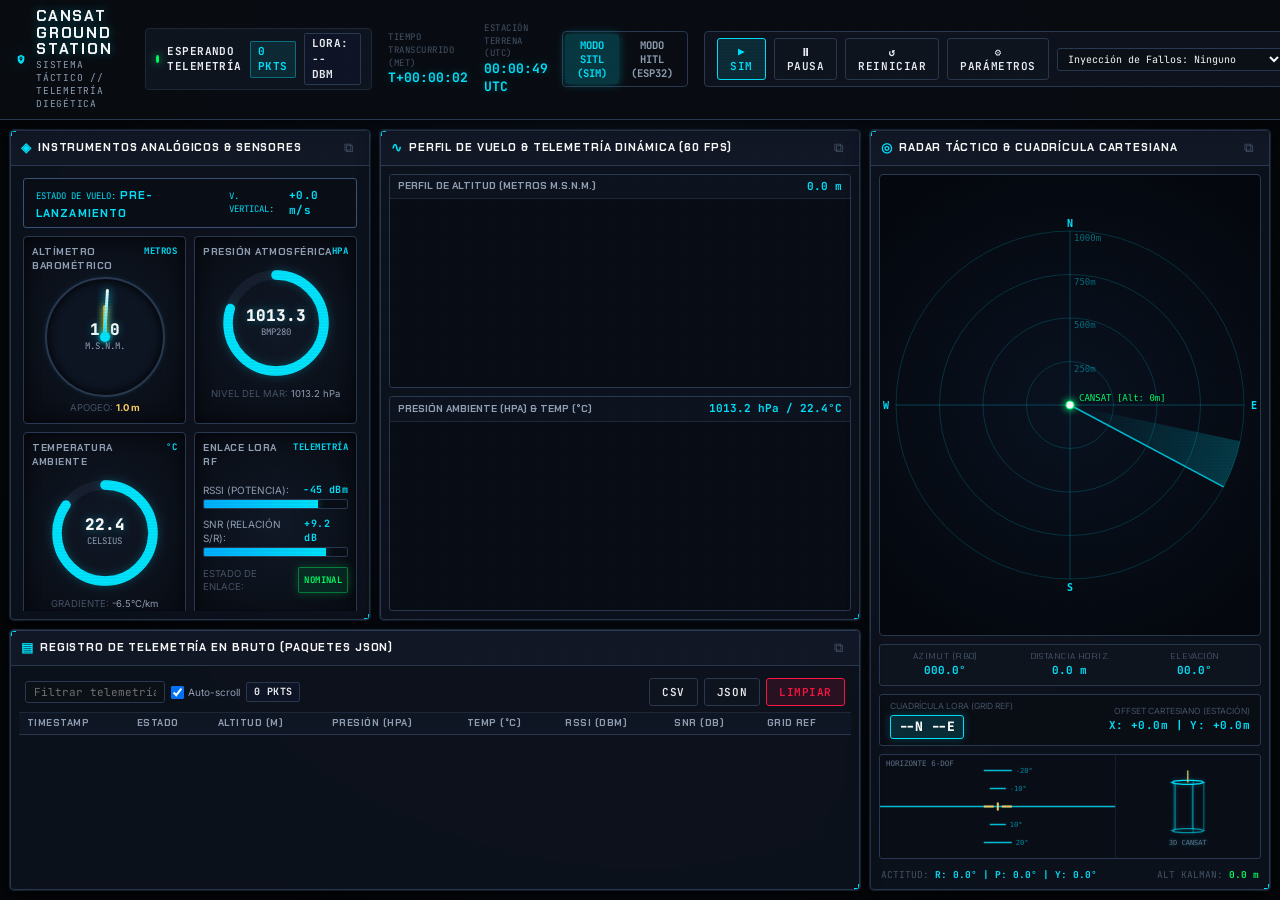
==== index.html @ 06fa7f49 "Incorporar dinamica de actitud 3D (cuaterniones, Euler), wireframe y Filtro de Kalman inspirado en N" ====
<!DOCTYPE html>
<html lang="es">
<head>
  <meta charset="UTF-8">
  <meta name="viewport" content="width=device-width, initial-scale=1.0">
  <title>CanSat Ground Station & Tactical Simulator | SITL & HITL</title>
  <meta name="description" content="Estación terrena y simulador táctico aeroespacial de alta fidelidad para CanSat. Operación dual SITL (física inercial) y HITL (Web Serial ESP32 / LoRa).">

  <!-- Typography: Tactical JetBrains Mono & Chakra Petch -->
  <link rel="preconnect" href="https://fonts.googleapis.com">
  <link rel="preconnect" href="https://fonts.gstatic.com" crossorigin>
  <link href="https://fonts.googleapis.com/css2?family=Chakra+Petch:wght@500;600;700;800&family=JetBrains+Mono:wght@400;500;700;800&family=Inter:wght@400;500;600&display=swap" rel="stylesheet">

  <!-- Tactical Style Sheets -->
  <link rel="stylesheet" href="css/base.css">
  <link rel="stylesheet" href="css/dashboard.css">
  <link rel="stylesheet" href="css/instruments.css">
  <link rel="stylesheet" href="css/tactical_grid.css">
</head>
<body>

  <!-- CRT Scanline & Phosphor Filter (Toggleable) -->
  <div class="crt-overlay" id="crt-scanlines"></div>

  <!-- Master Application Layout -->
  <div class="app-container">

    <!-- MASTER TACTICAL HEADER -->
    <header class="master-header">
      <div class="header-left">
        <div class="mission-logo">
          <!-- Aerospace Tactical Vector Icon -->
          <svg class="mission-emblem" viewBox="0 0 24 24">
            <path d="M12 2L4 6v6c0 5.55 3.84 10.74 8 12 4.16-1.26 8-6.45 8-12V6l-8-4zm0 4.5c1.93 0 3.5 1.57 3.5 3.5 0 2.5-3.5 7-3.5 7s-3.5-4.5-3.5-7c0-1.93 1.57-3.5 3.5-3.5zm0 2c-.83 0-1.5.67-1.5 1.5s.67 1.5 1.5 1.5 1.5-.67 1.5-1.5-.67-1.5-1.5-1.5z"/>
          </svg>
          <div class="mission-title-group">
            <h1>CANSAT GROUND STATION</h1>
            <div class="mission-sub">SISTEMA TÁCTICO // TELEMETRÍA DIEGÉTICA</div>
          </div>
        </div>

        <div class="status-pill-group">
          <span class="status-dot" id="master-status-dot"></span>
          <span class="font-mono" style="font-size:11px; font-weight:700;" id="master-status-text">ESPERANDO TELEMETRÍA</span>
          <span class="badge badge-cyan" id="header-pkt-count">0 PKTS</span>
          <span class="badge" id="header-lora-badge">LoRa: -- dBm</span>
        </div>
      </div>

      <!-- CENTER: MISSION CLOCKS -->
      <div class="header-center">
        <div class="header-clocks">
          <div class="clock-item">
            <span class="clock-label">TIEMPO TRANSCURRIDO (MET)</span>
            <span class="clock-val" id="clock-met-val">T+00:00:00</span>
          </div>
          <div class="clock-item">
            <span class="clock-label">ESTACIÓN TERRENA (UTC)</span>
            <span class="clock-val" id="clock-utc-val">--:--:-- UTC</span>
          </div>
        </div>

        <!-- MODE SELECTOR (SITL / HITL) -->
        <div class="mode-toggle-group">
          <button class="mode-btn active" id="mode-btn-sitl" title="Software-in-the-Loop (Simulador Físico Interno)">MODO SITL (SIM)</button>
          <button class="mode-btn" id="mode-btn-hitl" title="Hardware-in-the-Loop (Conexión ESP32 Web Serial)">MODO HITL (ESP32)</button>
        </div>
      </div>

      <!-- RIGHT: CONTROLS & SYSTEM TOGGLES -->
      <div class="header-right">
        <!-- SITL Dedicated Controls Strip -->
        <div class="control-strip" id="sitl-controls-strip">
          <button class="btn-tactical primary" id="sitl-btn-play" title="Iniciar Simulación">▶ SIM</button>
          <button class="btn-tactical" id="sitl-btn-pause" title="Pausar Simulación">⏸ PAUSA</button>
          <button class="btn-tactical" id="sitl-btn-reset" title="Reiniciar Perfil de Vuelo">↺ REINICIAR</button>
          <button class="btn-tactical" id="sitl-btn-config" title="Configurar Parámetros de Misión">⚙ PARÁMETROS</button>
          
          <select id="sitl-anomaly-select" class="table-input" style="font-size:10px; padding:3px 6px;">
            <option value="NONE">Inyección de Fallos: Ninguno</option>
            <option value="PARACHUTE_FAILURE">Fallo Despliegue Paracaídas</option>
            <option value="BARO_SPIKE">Pico Errático Barómetro (BMP280)</option>
            <option value="SIGNAL_DROP">Degradación Crítica Enlace LoRa</option>
          </select>
        </div>

        <!-- HITL Dedicated Controls Strip -->
        <div class="control-strip" id="hitl-controls-strip" style="display:none;">
          <select id="serial-baud-select" class="table-input" style="font-size:10px;">
            <option value="115200" selected>115200 Baudios</option>
            <option value="57600">57600 Baudios</option>
            <option value="9600">9600 Baudios</option>
          </select>
          <button class="btn-tactical success" id="btn-serial-connect">CONECTAR ESP32 (SERIAL)</button>
          <span id="serial-port-indicator" class="badge">SIN DISPOSITIVO</span>
          <button class="btn-tactical" id="btn-open-serial-console" title="Abrir Consola Serial de Depuración">CONSOLA</button>
        </div>

        <!-- Master system switches -->
        <div class="system-actions">
          <button class="btn-tactical primary" id="btn-audio-toggle" title="Activar/Silenciar Audio Diegético">AUDIO: ACTIVO</button>
          <button class="btn-tactical" id="btn-scanlines-toggle" title="Alternar efecto CRT">CRT: ON</button>
        </div>
      </div>
    </header>

    <!-- MAIN TACTICAL WORKSPACE (4-QUADRANT GRID) -->
    <main class="tactical-workspace">

      <!-- QUADRANT 1: ANALOG INSTRUMENTS CLUSTER -->
      <section class="tactical-panel panel-instruments" data-module-id="instruments">
        <div class="panel-header">
          <div class="panel-title">
            <span class="panel-title-icon">◈</span>
            <span>INSTRUMENTOS ANALÓGICOS & SENSORES</span>
          </div>
          <div class="panel-actions">
            <button class="btn-icon popout-btn" title="Desacoplar a monitor secundario 4K">⧉</button>
          </div>
        </div>
        <div class="panel-body" id="panel-instruments-body">
          <!-- Populated by AnalogGaugesComponent -->
        </div>
      </section>

      <!-- QUADRANT 2: DYNAMIC 60FPS OSCILLOSCOPE CHARTS -->
      <section class="tactical-panel panel-charts" data-module-id="charts">
        <div class="panel-header">
          <div class="panel-title">
            <span class="panel-title-icon">∿</span>
            <span>PERFIL DE VUELO & TELEMETRÍA DINÁMICA (60 FPS)</span>
          </div>
          <div class="panel-actions">
            <button class="btn-icon popout-btn" title="Desacoplar a monitor secundario 4K">⧉</button>
          </div>
        </div>
        <div class="panel-body" id="panel-charts-body">
          <!-- Populated by ChartsEngine -->
        </div>
      </section>

      <!-- QUADRANT 3: 2D POLAR/CARTESIAN TACTICAL RADAR & ATTITUDE HUD -->
      <section class="tactical-panel panel-tactical-radar" data-module-id="radar">
        <div class="panel-header">
          <div class="panel-title">
            <span class="panel-title-icon">◎</span>
            <span>RADAR TÁCTICO & CUADRÍCULA CARTESIANA</span>
          </div>
          <div class="panel-actions">
            <button class="btn-icon popout-btn" title="Desacoplar a monitor secundario 4K">⧉</button>
          </div>
        </div>
        <div class="panel-body" id="panel-radar-body">
          <!-- Populated by TacticalRadarComponent -->
        </div>
      </section>

      <!-- QUADRANT 4: RAW TELEMETRY STREAM TABLE & EXPORTER -->
      <section class="tactical-panel panel-raw-telemetry" data-module-id="raw_table">
        <div class="panel-header">
          <div class="panel-title">
            <span class="panel-title-icon">▤</span>
            <span>REGISTRO DE TELEMETRÍA EN BRUTO (PAQUETES JSON)</span>
          </div>
          <div class="panel-actions">
            <button class="btn-icon popout-btn" title="Desacoplar a monitor secundario 4K">⧉</button>
          </div>
        </div>
        <div class="panel-body" id="panel-raw-body">
          <!-- Populated by RawTableComponent -->
        </div>
      </section>

    </main>

  </div>

  <!-- SERIAL CONSOLE MODAL FOR HITL DEBUGGING -->
  <div class="serial-console-overlay" id="serial-console-modal">
    <div class="panel-header" style="background:#0e1522;">
      <div class="panel-title">
        <span class="panel-title-icon">⌨</span>
        <span>CONSOLA RAW WEB SERIAL (ESP32 - 115200 BAUD)</span>
      </div>
      <button class="btn-tactical danger" id="btn-close-serial-console" style="padding:2px 6px; font-size:10px;">CERRAR</button>
    </div>
    <div class="serial-log-content" id="serial-log-pre">-- Monitor Serial CanSat Listo --
Esperando flujo asíncrono desde ESP32...
</div>
    <div style="padding:6px; display:flex; gap:6px; background:#0e1522; border-top:1px solid var(--border-tactical);">
      <input type="text" id="input-serial-cmd" class="table-input" placeholder="Enviar comando al ESP32 (ej. PING, CALIBRATE)..." style="flex:1;">
      <button class="btn-tactical primary" id="btn-send-serial-cmd">ENVIAR</button>
    </div>
  </div>

  <!-- SITL MISSION PARAMETERS CONFIGURATION MODAL -->
  <div class="tactical-modal-backdrop" id="sitl-config-modal">
    <div class="tactical-modal-dialog">
      <div class="modal-header-strip">
        <div class="panel-title">
          <span class="panel-title-icon">⚙</span>
          <span>PARÁMETROS DE MISIÓN // SIMULADOR FÍSICO SITL</span>
        </div>
        <button class="btn-tactical danger" id="btn-modal-close-x" style="padding:2px 7px; font-size:10px;">✕</button>
      </div>

      <div class="modal-body-content">
        <!-- Quick Presets -->
        <div class="modal-presets-strip">
          <span style="font-size:10px; color:var(--text-muted); text-transform:uppercase; font-family:var(--font-display);">PRESETS RÁPIDOS:</span>
          <button class="btn-tactical" id="preset-btn-standard" style="font-size:10px; padding:3px 8px;">Estándar (850m)</button>
          <button class="btn-tactical" id="preset-btn-low" style="font-size:10px; padding:3px 8px;">Baja Altura (400m)</button>
          <button class="btn-tactical" id="preset-btn-windy" style="font-size:10px; padding:3px 8px;">Viento Fuerte (7m/s)</button>
          <button class="btn-tactical" id="preset-btn-high" style="font-size:10px; padding:3px 8px;">Gran Altitud (1200m)</button>
        </div>

        <!-- 2-Column Grid Form -->
        <div class="modal-grid-form">
          <!-- 1. Apogee target -->
          <div class="modal-field-group">
            <label class="modal-field-label">
              <span>Apogeo Máximo Objetivo</span>
              <span class="unit">METROS</span>
            </label>
            <input type="number" id="cfg-apogee" class="table-input" value="850" min="100" max="5000" step="50">
          </div>

          <!-- 2. Parachute Deployment Alt -->
          <div class="modal-field-group">
            <label class="modal-field-label">
              <span>Despliegue de Paracaídas</span>
              <span class="unit">METROS</span>
            </label>
            <input type="number" id="cfg-chute-alt" class="table-input" value="500" min="50" max="3000" step="25">
          </div>

          <!-- 3. CanSat Mass -->
          <div class="modal-field-group">
            <label class="modal-field-label">
              <span>Masa del CanSat</span>
              <span class="unit">GRAMOS</span>
            </label>
            <input type="number" id="cfg-mass" class="table-input" value="350" min="100" max="2000" step="10">
          </div>

          <!-- 4. Wind Speed & Direction Header with GPS Action -->
          <div style="grid-column: 1 / 3; display:flex; align-items:center; justify-content:space-between; margin-top:2px; margin-bottom:-4px;">
            <span style="font-size:10px; color:var(--text-secondary); font-family:var(--font-display); font-weight:700; text-transform:uppercase;">CONDICIONES DE VIENTO & ATMÓSFERA</span>
            <button class="btn-tactical" id="btn-fetch-weather" type="button" style="font-size:9.5px; padding:2px 8px; color:var(--c-cyan); border-color:var(--border-focus);">
              📍 CONSULTAR VIENTO LOCAL (GPS)
            </button>
          </div>

          <!-- Wind Speed -->
          <div class="modal-field-group">
            <label class="modal-field-label">
              <span>Velocidad del Viento</span>
              <span class="unit">m/s</span>
            </label>
            <input type="number" id="cfg-wind-speed" class="table-input" value="3.2" min="0" max="25" step="0.5">
          </div>

          <!-- Wind Direction (Degrees) -->
          <div class="modal-field-group">
            <label class="modal-field-label">
              <span>Dirección del Viento</span>
              <span class="unit" id="cfg-wind-cardinal">45° (NE)</span>
            </label>
            <input type="number" id="cfg-wind-dir" class="table-input" value="45" min="0" max="359" step="5">
          </div>

          <!-- Meteorological feedback strip -->
          <div id="weather-feedback-strip" style="grid-column: 1 / 3; display:none; background:rgba(0,229,255,0.08); border:1px solid var(--border-tactical); padding:5px 8px; border-radius:3px; font-size:10px; font-family:var(--font-mono); color:var(--c-cyan);">
            <!-- Populated dynamically -->
          </div>

          <!-- 6. Telemetry Frequency (Hz) -->
          <div class="modal-field-group">
            <label class="modal-field-label">
              <span>Frecuencia de Muestreo</span>
              <span class="unit">Hz (PAQUETES/SEG)</span>
            </label>
            <select id="cfg-freq" class="table-input">
              <option value="1">1 Hz (1 paquete / seg)</option>
              <option value="2" selected>2 Hz (Estándar CanSat)</option>
              <option value="4">4 Hz (Alta Tasa)</option>
              <option value="5">5 Hz (Máxima Frecuencia)</option>
            </select>
          </div>

          <!-- 7. Initial Anomaly Condition -->
          <div class="modal-field-group" style="grid-column: 1 / 3;">
            <label class="modal-field-label">
              <span>Condición / Anomalía Inicial</span>
              <span class="unit">SIMULACIÓN DE FALLOS</span>
            </label>
            <select id="cfg-anomaly" class="table-input">
              <option value="NONE" selected>Vuelo Nominal (Sin Anomalías)</option>
              <option value="PARACHUTE_FAILURE">Fallo en Despliegue de Paracaídas</option>
              <option value="BARO_SPIKE">Pico Errático en Sensor Barométrico (BMP280)</option>
              <option value="SIGNAL_DROP">Degradación Crítica de Enlace LoRa (RSSI/SNR)</option>
            </select>
          </div>
        </div>

        <div style="display:flex; align-items:center; gap:8px; font-size:11px; color:var(--text-secondary); margin-top:4px;">
          <input type="checkbox" id="cfg-reset-clock" checked style="cursor:pointer;">
          <label for="cfg-reset-clock" style="cursor:pointer;">Reiniciar cronómetro de misión (MET) y telemetría al iniciar</label>
        </div>
      </div>

      <div class="modal-footer-actions">
        <button class="btn-tactical" id="btn-modal-cancel">CANCELAR</button>
        <button class="btn-tactical primary" id="btn-modal-apply" style="font-size:12px; padding:7px 16px;">▶ INICIAR SIMULACIÓN</button>
      </div>
    </div>
  </div>

  <!-- CORE SCRIPTS & ARCHITECTURAL MODULES -->
  <script src="js/state.js"></script>
  <script src="js/modules/telemetry_parser.js"></script>
  <script src="js/modules/attitude_math.js"></script>
  <script src="js/modules/physics_sitl.js"></script>
  <script src="js/modules/weather_service.js"></script>
  <script src="js/modules/web_serial.js"></script>
  <script src="js/modules/audio_system.js"></script>
  <script src="js/modules/multi_screen.js"></script>
  <script src="js/components/analog_gauges.js"></script>
  <script src="js/components/charts_engine.js"></script>
  <script src="js/components/tactical_radar.js"></script>
  <script src="js/components/raw_table.js"></script>
  <script src="js/app.js"></script>
</body>
</html>
---- css/base.css ----
/* ==========================================================================
   CAN-SAT TACTICAL GROUND STATION - BASE DESIGN TOKENS & SYSTEM
   Aesthetic: Diegetic Aerospace Flight Controller / High-Contrast Mission HUD
   ========================================================================== */

:root {
  /* Core Palette */
  --bg-space: #05070a;
  --bg-surface: #0a0e14;
  --bg-card: #0f1520;
  --bg-card-hover: #151d2c;
  --bg-card-active: #192335;
  --bg-input: #0b1118;
  
  /* Borders & Grids */
  --border-dim: #1e293b;
  --border-tactical: #2a3a52;
  --border-bright: #3e567a;
  --border-focus: #00e5ff;

  /* Telemetry Status Colors */
  --c-nominal: #00ff66;       /* Clean green - Nominal */
  --c-nominal-glow: rgba(0, 255, 102, 0.25);
  --c-warning: #ffb700;       /* Amber warning */
  --c-warning-glow: rgba(255, 183, 0, 0.25);
  --c-critical: #ff1744;      /* Critical Red / Hazard */
  --c-critical-glow: rgba(255, 23, 68, 0.35);
  --c-cyan: #00e5ff;          /* Tactical telemetry cyan */
  --c-cyan-glow: rgba(0, 229, 255, 0.25);
  --c-accent: #00b0ff;
  --c-purple: #9d4edd;
  --c-gold: #ffd166;
  
  /* Text & Readouts */
  --text-primary: #f0f4f8;
  --text-secondary: #94a3b8;
  --text-muted: #475569;
  --text-highlight: #ffffff;
  --text-mono-glow: 0 0 8px rgba(0, 229, 255, 0.4);

  /* Fonts */
  --font-mono: 'JetBrains Mono', 'SF Mono', 'Consolas', 'Fira Code', monospace;
  --font-display: 'Chakra Petch', 'Orbitron', 'Titillium Web', -apple-system, sans-serif;
  --font-body: 'Inter', -apple-system, BlinkMacSystemFont, 'Segoe UI', Roboto, sans-serif;

  /* Elevation & Shadows */
  --shadow-tactical: 0 4px 20px rgba(0, 0, 0, 0.8), 0 0 1px 1px var(--border-tactical);
  --shadow-glow-cyan: 0 0 15px rgba(0, 229, 255, 0.2);
  --shadow-glow-danger: 0 0 18px rgba(255, 23, 68, 0.3);

  /* Scanline intensity */
  --scanline-opacity: 0.18;
}

/* Reset & Box Sizing */
*, *::before, *::after {
  box-sizing: border-box;
  margin: 0;
  padding: 0;
}

html, body {
  width: 100%;
  height: 100%;
  overflow: hidden;
  background-color: var(--bg-space);
  color: var(--text-primary);
  font-family: var(--font-body);
  font-size: 13px;
  line-height: 1.4;
  -webkit-font-smoothing: antialiased;
  -moz-osx-font-smoothing: grayscale;
  user-select: none;
}

/* Monospace numerals */
.font-mono, 
.telemetry-val, 
.timestamp, 
.badge,
.coord-display {
  font-family: var(--font-mono);
  font-variant-numeric: tabular-nums lining-nums;
  letter-spacing: 0.04em;
}

/* Tactical CRT Scanline & Grain Overlay */
.crt-overlay {
  position: fixed;
  top: 0;
  left: 0;
  width: 100%;
  height: 100%;
  pointer-events: none;
  z-index: 9999;
  background: linear-gradient(
    rgba(18, 16, 16, 0) 50%, 
    rgba(0, 0, 0, 0.25) 50%
  ), linear-gradient(
    90deg,
    rgba(255, 0, 0, 0.03),
    rgba(0, 255, 0, 0.01),
    rgba(0, 0, 255, 0.03)
  );
  background-size: 100% 3px, 6px 100%;
  opacity: var(--scanline-opacity);
  transition: opacity 0.3s ease;
}

body.scanlines-disabled .crt-overlay {
  display: none;
}

/* Custom Scrollbars */
::-webkit-scrollbar {
  width: 5px;
  height: 5px;
}
::-webkit-scrollbar-track {
  background: var(--bg-surface);
}
::-webkit-scrollbar-thumb {
  background: var(--border-tactical);
  border-radius: 2px;
}
::-webkit-scrollbar-thumb:hover {
  background: var(--border-bright);
}

/* Tactical Badges */
.badge {
  display: inline-flex;
  align-items: center;
  gap: 5px;
  padding: 2px 7px;
  font-size: 11px;
  font-weight: 700;
  text-transform: uppercase;
  border-radius: 2px;
  border: 1px solid var(--border-tactical);
  background: rgba(15, 23, 42, 0.8);
}

.badge-nominal {
  color: var(--c-nominal);
  border-color: rgba(0, 255, 102, 0.4);
  background: rgba(0, 255, 102, 0.1);
  box-shadow: 0 0 10px var(--c-nominal-glow);
}

.badge-warning {
  color: var(--c-warning);
  border-color: rgba(255, 183, 0, 0.5);
  background: rgba(255, 183, 0, 0.12);
  box-shadow: 0 0 10px var(--c-warning-glow);
}

.badge-critical {
  color: var(--c-critical);
  border-color: rgba(255, 23, 68, 0.6);
  background: rgba(255, 23, 68, 0.15);
  box-shadow: 0 0 12px var(--c-critical-glow);
  animation: pulse-danger 1s infinite alternate;
}

.badge-cyan {
  color: var(--c-cyan);
  border-color: rgba(0, 229, 255, 0.4);
  background: rgba(0, 229, 255, 0.1);
}

@keyframes pulse-danger {
  0% { opacity: 0.85; transform: scale(1); }
  100% { opacity: 1; transform: scale(1.03); box-shadow: 0 0 16px var(--c-critical-glow); }
}

/* Tactical Button System */
.btn-tactical {
  display: inline-flex;
  align-items: center;
  justify-content: center;
  gap: 6px;
  padding: 6px 12px;
  font-family: var(--font-mono);
  font-size: 11px;
  font-weight: 600;
  text-transform: uppercase;
  letter-spacing: 0.05em;
  background: var(--bg-card);
  color: var(--text-primary);
  border: 1px solid var(--border-tactical);
  border-radius: 3px;
  cursor: pointer;
  transition: all 0.15s cubic-bezier(0.4, 0, 0.2, 1);
  outline: none;
}

.btn-tactical:hover {
  background: var(--bg-card-hover);
  border-color: var(--border-bright);
  color: #fff;
}

.btn-tactical:active {
  transform: translateY(1px);
  background: var(--bg-card-active);
}

.btn-tactical.primary {
  background: rgba(0, 229, 255, 0.12);
  border-color: var(--c-cyan);
  color: var(--c-cyan);
}

.btn-tactical.primary:hover {
  background: rgba(0, 229, 255, 0.25);
  box-shadow: 0 0 12px var(--c-cyan-glow);
  color: #fff;
}

.btn-tactical.danger {
  background: rgba(255, 23, 68, 0.12);
  border-color: var(--c-critical);
  color: var(--c-critical);
}

.btn-tactical.danger:hover {
  background: rgba(255, 23, 68, 0.25);
  box-shadow: 0 0 12px var(--c-critical-glow);
  color: #fff;
}

.btn-tactical.success {
  background: rgba(0, 255, 102, 0.12);
  border-color: var(--c-nominal);
  color: var(--c-nominal);
}

.btn-tactical.success:hover {
  background: rgba(0, 255, 102, 0.25);
  box-shadow: 0 0 12px var(--c-nominal-glow);
  color: #fff;
}

.btn-tactical:disabled {
  opacity: 0.4;
  cursor: not-allowed;
  pointer-events: none;
}
---- css/dashboard.css ----
/* ==========================================================================
   CAN-SAT TACTICAL GROUND STATION - DASHBOARD & MODULAR GRID
   Optimized for Standard, Multi-monitor, and 4K Displays
   ========================================================================== */

/* Main Layout Container */
.app-container {
  display: flex;
  flex-direction: column;
  width: 100vw;
  height: 100vh;
  background: radial-gradient(circle at 50% 30%, #0d1522 0%, #05070a 80%);
  position: relative;
  overflow: hidden;
}

/* Master Tactical Header */
.master-header {
  display: flex;
  align-items: center;
  justify-content: space-between;
  padding: 8px 16px;
  background: rgba(10, 14, 20, 0.95);
  border-bottom: 1px solid var(--border-tactical);
  box-shadow: 0 4px 15px rgba(0, 0, 0, 0.6);
  z-index: 100;
  gap: 16px;
}

.header-left, .header-center, .header-right {
  display: flex;
  align-items: center;
  gap: 14px;
}

.mission-logo {
  display: flex;
  align-items: center;
  gap: 10px;
}

.mission-emblem {
  width: 28px;
  height: 28px;
  fill: var(--c-cyan);
  filter: drop-shadow(0 0 8px var(--c-cyan-glow));
}

.mission-title-group h1 {
  font-family: var(--font-display);
  font-size: 15px;
  font-weight: 800;
  letter-spacing: 0.12em;
  color: #fff;
  text-transform: uppercase;
  margin: 0;
  line-height: 1.1;
  text-shadow: 0 0 10px rgba(0, 229, 255, 0.4);
}

.mission-sub {
  font-family: var(--font-mono);
  font-size: 9.5px;
  color: var(--text-secondary);
  letter-spacing: 0.08em;
  text-transform: uppercase;
}

/* Master Status Indicators */
.status-pill-group {
  display: flex;
  align-items: center;
  gap: 8px;
  background: var(--bg-card);
  padding: 4px 10px;
  border-radius: 4px;
  border: 1px solid var(--border-dim);
}

.status-dot {
  width: 8px;
  height: 8px;
  border-radius: 50%;
  background: var(--c-nominal);
  box-shadow: 0 0 8px var(--c-nominal);
  display: inline-block;
  transition: all 0.3s ease;
}

.status-dot.warning {
  background: var(--c-warning);
  box-shadow: 0 0 8px var(--c-warning);
}

.status-dot.critical {
  background: var(--c-critical);
  box-shadow: 0 0 12px var(--c-critical);
  animation: pulse-danger 0.8s infinite alternate;
}

.status-dot.offline {
  background: var(--text-muted);
  box-shadow: none;
}

/* Clock & Telemetry counters */
.header-clocks {
  display: flex;
  align-items: center;
  gap: 16px;
  font-family: var(--font-mono);
}

.clock-item {
  display: flex;
  flex-direction: column;
}

.clock-label {
  font-size: 9px;
  color: var(--text-muted);
  text-transform: uppercase;
  letter-spacing: 0.06em;
}

.clock-val {
  font-size: 13px;
  font-weight: 700;
  color: var(--c-cyan);
  text-shadow: 0 0 8px rgba(0, 229, 255, 0.3);
}

/* Mode Switcher (SITL / HITL) */
.mode-toggle-group {
  display: inline-flex;
  background: var(--bg-surface);
  border: 1px solid var(--border-tactical);
  border-radius: 4px;
  padding: 2px;
}

.mode-btn {
  padding: 4px 12px;
  font-family: var(--font-mono);
  font-size: 10.5px;
  font-weight: 700;
  border: none;
  background: transparent;
  color: var(--text-secondary);
  border-radius: 3px;
  cursor: pointer;
  transition: all 0.2s ease;
}

.mode-btn.active {
  background: rgba(0, 229, 255, 0.2);
  color: var(--c-cyan);
  box-shadow: 0 0 10px rgba(0, 229, 255, 0.3);
}

.mode-btn.active.hitl {
  background: rgba(255, 183, 0, 0.2);
  color: var(--c-warning);
  box-shadow: 0 0 10px rgba(255, 183, 0, 0.3);
}

/* Audio & System Controls */
.system-actions {
  display: flex;
  align-items: center;
  gap: 8px;
}

/* ==========================================================================
   Tactical Grid Layout
   4-Quadrant / Modular Architecture
   ========================================================================== */
.tactical-workspace {
  flex: 1;
  display: grid;
  grid-template-columns: 360px 1fr 400px;
  grid-template-rows: 1fr 260px;
  gap: 10px;
  padding: 10px;
  overflow: hidden;
  height: calc(100vh - 54px);
}

/* Tactical Card Container */
.tactical-panel {
  background: rgba(15, 21, 32, 0.85);
  border: 1px solid var(--border-tactical);
  border-radius: 4px;
  display: flex;
  flex-direction: column;
  position: relative;
  box-shadow: var(--shadow-tactical);
  backdrop-filter: blur(8px);
  overflow: hidden;
  transition: border-color 0.2s ease;
}

.tactical-panel:hover {
  border-color: var(--border-bright);
}

/* Corner tactical bracket accents */
.tactical-panel::before,
.tactical-panel::after {
  content: '';
  position: absolute;
  width: 6px;
  height: 6px;
  pointer-events: none;
  z-index: 5;
}
.tactical-panel::before {
  top: -1px;
  left: -1px;
  border-top: 2px solid var(--c-cyan);
  border-left: 2px solid var(--c-cyan);
}
.tactical-panel::after {
  bottom: -1px;
  right: -1px;
  border-bottom: 2px solid var(--c-cyan);
  border-right: 2px solid var(--c-cyan);
}

/* Panel Header */
.panel-header {
  display: flex;
  align-items: center;
  justify-content: space-between;
  padding: 6px 10px;
  background: rgba(21, 29, 44, 0.7);
  border-bottom: 1px solid var(--border-tactical);
}

.panel-title {
  display: flex;
  align-items: center;
  gap: 6px;
  font-family: var(--font-display);
  font-size: 11px;
  font-weight: 700;
  letter-spacing: 0.08em;
  text-transform: uppercase;
  color: var(--text-highlight);
}

.panel-title-icon {
  color: var(--c-cyan);
  font-size: 13px;
}

.panel-actions {
  display: flex;
  align-items: center;
  gap: 4px;
}

.btn-icon {
  background: transparent;
  border: none;
  color: var(--text-muted);
  width: 22px;
  height: 22px;
  display: flex;
  align-items: center;
  justify-content: center;
  border-radius: 3px;
  cursor: pointer;
  transition: all 0.15s ease;
}

.btn-icon:hover {
  background: var(--bg-card-hover);
  color: var(--c-cyan);
}

.btn-icon.popout-btn:hover {
  color: var(--c-gold);
}

/* Panel Body */
.panel-body {
  flex: 1;
  overflow: hidden;
  position: relative;
  padding: 8px;
}

/* Specific Panel Placements */
.panel-instruments {
  grid-column: 1 / 2;
  grid-row: 1 / 2;
}

.panel-charts {
  grid-column: 2 / 3;
  grid-row: 1 / 2;
}

.panel-tactical-radar {
  grid-column: 3 / 4;
  grid-row: 1 / 3;
}

.panel-raw-telemetry {
  grid-column: 1 / 3;
  grid-row: 2 / 3;
}

/* If a panel is popped out */
.tactical-panel.is-popped-out .panel-body {
  display: flex;
  flex-direction: column;
  align-items: center;
  justify-content: center;
  background: rgba(10, 14, 20, 0.9);
  color: var(--text-secondary);
  font-family: var(--font-mono);
  font-size: 12px;
  text-align: center;
  gap: 10px;
}

/* Floating Controls / Toolbar Strip */
.control-strip {
  display: flex;
  align-items: center;
  gap: 8px;
  padding: 6px 12px;
  background: rgba(15, 21, 32, 0.9);
  border: 1px solid var(--border-tactical);
  border-radius: 4px;
}

/* Responsive Tweaks for 4K and Ultra-wide */
@media (min-width: 2560px) {
  html, body {
    font-size: 15px;
  }
  .tactical-workspace {
    grid-template-columns: 480px 1fr 540px;
    grid-template-rows: 1fr 340px;
    gap: 16px;
    padding: 16px;
  }
  .master-header {
    padding: 12px 24px;
  }
  .mission-title-group h1 {
    font-size: 20px;
  }
}

/* ==========================================================================
   Tactical SITL Mission Setup Modal
   ========================================================================== */
.tactical-modal-backdrop {
  position: fixed;
  top: 0;
  left: 0;
  width: 100vw;
  height: 100vh;
  background: rgba(4, 7, 12, 0.85);
  backdrop-filter: blur(10px);
  z-index: 2000;
  display: none;
  align-items: center;
  justify-content: center;
  opacity: 0;
  transition: opacity 0.25s cubic-bezier(0.16, 1, 0.3, 1);
}

.tactical-modal-backdrop.active {
  display: flex;
  opacity: 1;
}

.tactical-modal-dialog {
  background: #090f18;
  border: 1px solid var(--c-cyan);
  border-radius: 4px;
  width: 620px;
  max-width: 95vw;
  box-shadow: 0 0 35px rgba(0, 0, 0, 0.95), 0 0 15px var(--c-cyan-glow);
  position: relative;
  overflow: hidden;
  animation: modal-enter 0.25s cubic-bezier(0.16, 1, 0.3, 1);
}

@keyframes modal-enter {
  0% { transform: scale(0.94) translateY(-10px); opacity: 0; }
  100% { transform: scale(1) translateY(0); opacity: 1; }
}

.modal-header-strip {
  display: flex;
  align-items: center;
  justify-content: space-between;
  padding: 10px 14px;
  background: #0e1624;
  border-bottom: 1px solid var(--border-tactical);
}

.modal-body-content {
  padding: 16px;
  display: flex;
  flex-direction: column;
  gap: 14px;
}

.modal-presets-strip {
  display: flex;
  align-items: center;
  gap: 8px;
  flex-wrap: wrap;
  padding-bottom: 12px;
  border-bottom: 1px solid var(--border-dim);
}

.modal-grid-form {
  display: grid;
  grid-template-columns: 1fr 1fr;
  gap: 12px 16px;
}

.modal-field-group {
  display: flex;
  flex-direction: column;
  gap: 4px;
}

.modal-field-label {
  font-family: var(--font-display);
  font-size: 10px;
  font-weight: 700;
  color: var(--text-secondary);
  letter-spacing: 0.06em;
  text-transform: uppercase;
  display: flex;
  justify-content: space-between;
}

.modal-field-label span.unit {
  color: var(--c-cyan);
  font-family: var(--font-mono);
}

.modal-footer-actions {
  display: flex;
  align-items: center;
  justify-content: flex-end;
  gap: 10px;
  padding: 12px 16px;
  background: #0b121e;
  border-top: 1px solid var(--border-tactical);
}
---- css/instruments.css ----
/* ==========================================================================
   CAN-SAT TACTICAL GROUND STATION - ANALOG INSTRUMENTS & GAUGES
   Aviation / Aerospace Gauge Component System
   ========================================================================== */

.instruments-grid {
  display: grid;
  grid-template-columns: 1fr 1fr;
  grid-template-rows: auto auto auto;
  gap: 8px;
  height: 100%;
  overflow-y: auto;
  padding: 4px;
}

/* Base Instrument Container */
.gauge-container {
  background: radial-gradient(circle at center, #111a28 0%, #0a0e17 85%);
  border: 1px solid var(--border-tactical);
  border-radius: 4px;
  padding: 8px;
  display: flex;
  flex-direction: column;
  align-items: center;
  position: relative;
  box-shadow: inset 0 0 15px rgba(0, 0, 0, 0.7);
}

.gauge-title-badge {
  display: flex;
  justify-content: space-between;
  width: 100%;
  font-family: var(--font-display);
  font-size: 10px;
  font-weight: 700;
  letter-spacing: 0.05em;
  color: var(--text-secondary);
  text-transform: uppercase;
  margin-bottom: 4px;
}

.gauge-unit {
  font-family: var(--font-mono);
  font-size: 9px;
  color: var(--c-cyan);
}

/* Circular Gauge Dial */
.gauge-svg-wrap {
  width: 120px;
  height: 120px;
  position: relative;
  display: flex;
  align-items: center;
  justify-content: center;
}

.gauge-svg {
  width: 100%;
  height: 100%;
  transform: rotate(-90deg);
}

.gauge-meter-track {
  fill: none;
  stroke: rgba(30, 41, 59, 0.6);
  stroke-width: 8;
  stroke-linecap: round;
}

.gauge-meter-val {
  fill: none;
  stroke: var(--c-cyan);
  stroke-width: 8;
  stroke-linecap: round;
  stroke-dasharray: 283; /* 2 * PI * 45 */
  stroke-dashoffset: 70;
  transition: stroke-dashoffset 0.25s cubic-bezier(0.1, 0.7, 0.1, 1), stroke 0.3s ease;
  filter: drop-shadow(0 0 4px var(--c-cyan-glow));
}

.gauge-meter-val.nominal {
  stroke: var(--c-nominal);
  filter: drop-shadow(0 0 4px var(--c-nominal-glow));
}

.gauge-meter-val.warning {
  stroke: var(--c-warning);
  filter: drop-shadow(0 0 4px var(--c-warning-glow));
}

.gauge-meter-val.critical {
  stroke: var(--c-critical);
  filter: drop-shadow(0 0 6px var(--c-critical-glow));
}

/* Circular Needle Variant (Altimeter / Barometer dial) */
.analog-dial {
  width: 120px;
  height: 120px;
  border-radius: 50%;
  background: radial-gradient(circle, #0e1624 60%, #06090e 100%);
  border: 2px solid var(--border-tactical);
  box-shadow: inset 0 0 10px rgba(0,0,0,0.8), 0 0 5px rgba(0,229,255,0.1);
  position: relative;
  display: flex;
  align-items: center;
  justify-content: center;
}

.dial-center-pin {
  width: 10px;
  height: 10px;
  border-radius: 50%;
  background: var(--c-cyan);
  box-shadow: 0 0 6px var(--c-cyan);
  z-index: 5;
}

.dial-needle {
  position: absolute;
  bottom: 50%;
  left: calc(50% - 1.5px);
  width: 3px;
  height: 48px;
  background: linear-gradient(to top, var(--c-cyan), #ffffff);
  border-radius: 2px 2px 0 0;
  transform-origin: 50% 100%;
  transform: rotate(0deg);
  transition: transform 0.2s cubic-bezier(0.2, 0.8, 0.2, 1);
  box-shadow: 0 0 8px var(--c-cyan);
  z-index: 4;
}

.dial-needle.secondary {
  height: 32px;
  width: 4px;
  left: calc(50% - 2px);
  background: var(--c-warning);
  box-shadow: 0 0 6px var(--c-warning);
  z-index: 3;
}

/* Central Numeric Readout */
.gauge-readout {
  position: absolute;
  display: flex;
  flex-direction: column;
  align-items: center;
  justify-content: center;
  text-align: center;
  pointer-events: none;
}

.readout-primary {
  font-family: var(--font-mono);
  font-size: 16px;
  font-weight: 800;
  color: #fff;
  line-height: 1;
  text-shadow: 0 0 8px rgba(0, 229, 255, 0.4);
}

.readout-sub {
  font-family: var(--font-mono);
  font-size: 9px;
  color: var(--text-secondary);
  margin-top: 2px;
}

/* Horizontal / Bar Gauges (RSSI & SNR) */
.linear-gauge-group {
  grid-column: 1 / 3;
  width: 100%;
  background: var(--bg-card);
  border: 1px solid var(--border-tactical);
  border-radius: 4px;
  padding: 8px 10px;
  display: flex;
  flex-direction: column;
  gap: 6px;
}

.linear-meter-row {
  display: flex;
  align-items: center;
  justify-content: space-between;
  gap: 8px;
}

.meter-label-col {
  width: 80px;
  display: flex;
  flex-direction: column;
}

.meter-label-title {
  font-family: var(--font-display);
  font-size: 10px;
  font-weight: 700;
  color: var(--text-secondary);
}

.meter-label-val {
  font-family: var(--font-mono);
  font-size: 11px;
  font-weight: 700;
  color: var(--c-cyan);
}

.linear-bar-track {
  flex: 1;
  height: 10px;
  background: #090e17;
  border: 1px solid var(--border-tactical);
  border-radius: 2px;
  position: relative;
  overflow: hidden;
}

.linear-bar-fill {
  height: 100%;
  background: linear-gradient(90deg, #00b0ff, #00e5ff);
  width: 65%;
  transition: width 0.2s ease, background 0.3s ease;
  box-shadow: 0 0 8px rgba(0, 229, 255, 0.4);
}

.linear-bar-fill.warning {
  background: linear-gradient(90deg, #ff9100, #ffb700);
  box-shadow: 0 0 8px rgba(255, 183, 0, 0.4);
}

.linear-bar-fill.critical {
  background: linear-gradient(90deg, #d50000, #ff1744);
  box-shadow: 0 0 8px rgba(255, 23, 68, 0.5);
}

/* Flight State Banner */
.flight-state-banner {
  grid-column: 1 / 3;
  width: 100%;
  display: flex;
  align-items: center;
  justify-content: space-between;
  background: rgba(10, 14, 23, 0.9);
  border: 1px solid var(--border-bright);
  border-radius: 3px;
  padding: 6px 12px;
}

.flight-phase-tag {
  font-family: var(--font-display);
  font-size: 11px;
  font-weight: 800;
  letter-spacing: 0.1em;
  color: var(--c-cyan);
  text-transform: uppercase;
}

.descent-rate-indicator {
  font-family: var(--font-mono);
  font-size: 11px;
  display: flex;
  align-items: center;
  gap: 4px;
}
---- css/tactical_grid.css ----
/* ==========================================================================
   CAN-SAT TACTICAL GROUND STATION - RADAR & RAW TELEMETRY
   Polar/Cartesian Tactical Display, Grid Calculator & Raw Stream Table
   ========================================================================== */

/* Tactical Radar Container */
.radar-wrapper {
  width: 100%;
  height: 100%;
  display: flex;
  flex-direction: column;
  gap: 8px;
}

.radar-canvas-container {
  flex: 1;
  min-height: 240px;
  position: relative;
  background: radial-gradient(circle at center, #0a1322 0%, #05080e 90%);
  border: 1px solid var(--border-tactical);
  border-radius: 4px;
  overflow: hidden;
}

.radar-canvas {
  width: 100%;
  height: 100%;
  display: block;
}

/* Radar Sweep Line Animation */
.radar-sweep-overlay {
  position: absolute;
  top: 50%;
  left: 50%;
  width: 100%;
  height: 100%;
  transform: translate(-50%, -50%);
  pointer-events: none;
  border-radius: 50%;
}

/* Radar Information Readout Strip */
.radar-telemetry-strip {
  display: grid;
  grid-template-columns: repeat(3, 1fr);
  gap: 6px;
  background: var(--bg-card);
  border: 1px solid var(--border-tactical);
  border-radius: 3px;
  padding: 6px;
}

.radar-stat-box {
  display: flex;
  flex-direction: column;
  align-items: center;
  text-align: center;
}

.radar-stat-label {
  font-family: var(--font-display);
  font-size: 8.5px;
  color: var(--text-muted);
  text-transform: uppercase;
  letter-spacing: 0.05em;
}

.radar-stat-val {
  font-family: var(--font-mono);
  font-size: 11px;
  font-weight: 700;
  color: var(--c-cyan);
}

/* Grid Reference Calculator Box */
.grid-calc-card {
  background: rgba(10, 14, 22, 0.9);
  border: 1px solid var(--border-tactical);
  border-radius: 3px;
  padding: 6px 10px;
  display: flex;
  align-items: center;
  justify-content: space-between;
}

.grid-ref-display {
  display: flex;
  align-items: center;
  gap: 8px;
}

.grid-ref-pill {
  font-family: var(--font-mono);
  font-size: 13px;
  font-weight: 800;
  color: #fff;
  background: rgba(0, 229, 255, 0.15);
  border: 1px solid var(--c-cyan);
  padding: 2px 8px;
  border-radius: 3px;
  box-shadow: 0 0 10px var(--c-cyan-glow);
}

/* Artificial Horizon / Mini Attitude HUD */
.attitude-hud-mini {
  height: 105px;
  background: #090e18;
  border: 1px solid var(--border-tactical);
  border-radius: 3px;
  position: relative;
  overflow: hidden;
}

.attitude-canvas {
  width: 100%;
  height: 100%;
  display: block;
}

/* ==========================================================================
   Raw Telemetry Stream Table
   ========================================================================== */
.raw-table-wrapper {
  width: 100%;
  height: 100%;
  display: flex;
  flex-direction: column;
}

.raw-table-toolbar {
  display: flex;
  align-items: center;
  justify-content: space-between;
  padding: 4px 6px 6px 6px;
  border-bottom: 1px solid var(--border-dim);
  gap: 8px;
}

.table-filter-group {
  display: flex;
  align-items: center;
  gap: 6px;
}

.table-input {
  background: var(--bg-input);
  border: 1px solid var(--border-tactical);
  color: #fff;
  font-family: var(--font-mono);
  font-size: 11px;
  padding: 3px 8px;
  border-radius: 3px;
  outline: none;
}

.table-input:focus {
  border-color: var(--c-cyan);
  box-shadow: 0 0 6px var(--c-cyan-glow);
}

.raw-table-scroll {
  flex: 1;
  overflow-y: auto;
  overflow-x: auto;
  font-family: var(--font-mono);
  font-size: 11px;
}

.raw-data-table {
  width: 100%;
  border-collapse: collapse;
  text-align: left;
  white-space: nowrap;
}

.raw-data-table th {
  position: sticky;
  top: 0;
  background: #0f1725;
  color: var(--text-secondary);
  font-family: var(--font-display);
  font-size: 9.5px;
  font-weight: 700;
  text-transform: uppercase;
  letter-spacing: 0.05em;
  padding: 4px 8px;
  border-bottom: 1px solid var(--border-tactical);
  z-index: 2;
}

.raw-data-table td {
  padding: 4px 8px;
  border-bottom: 1px solid rgba(30, 41, 59, 0.4);
  color: var(--text-primary);
}

.raw-data-table tr:hover {
  background: rgba(0, 229, 255, 0.06);
}

.raw-data-table tr.row-anomaly {
  background: rgba(255, 23, 68, 0.1);
  color: var(--c-critical);
}

.raw-data-table tr.row-warning {
  background: rgba(255, 183, 0, 0.1);
}

/* Telemetry Charts Strip */
.charts-grid {
  display: grid;
  grid-template-rows: 1fr 1fr;
  gap: 8px;
  height: 100%;
  width: 100%;
}

.chart-box {
  background: #090e17;
  border: 1px solid var(--border-tactical);
  border-radius: 3px;
  display: flex;
  flex-direction: column;
  position: relative;
  overflow: hidden;
}

.chart-header-bar {
  display: flex;
  align-items: center;
  justify-content: space-between;
  padding: 4px 8px;
  background: rgba(15, 22, 34, 0.8);
  border-bottom: 1px solid var(--border-dim);
}

.chart-header-title {
  font-family: var(--font-display);
  font-size: 10px;
  font-weight: 700;
  color: var(--text-secondary);
  text-transform: uppercase;
}

.chart-header-value {
  font-family: var(--font-mono);
  font-size: 11px;
  font-weight: 700;
  color: var(--c-cyan);
}

.chart-canvas {
  flex: 1;
  width: 100%;
  display: block;
}

/* Serial Console Drawer / Modal */
.serial-console-overlay {
  display: none;
  position: fixed;
  top: 50%;
  left: 50%;
  transform: translate(-50%, -50%);
  width: 600px;
  max-width: 90vw;
  height: 400px;
  background: #0a0f18;
  border: 1px solid var(--c-cyan);
  box-shadow: 0 0 30px rgba(0, 0, 0, 0.9), 0 0 15px var(--c-cyan-glow);
  border-radius: 4px;
  z-index: 1000;
  flex-direction: column;
}

.serial-console-overlay.active {
  display: flex;
}

.serial-log-content {
  flex: 1;
  background: #06090f;
  color: #00ff66;
  font-family: var(--font-mono);
  font-size: 11px;
  padding: 8px;
  overflow-y: auto;
  white-space: pre-wrap;
  word-break: break-all;
}
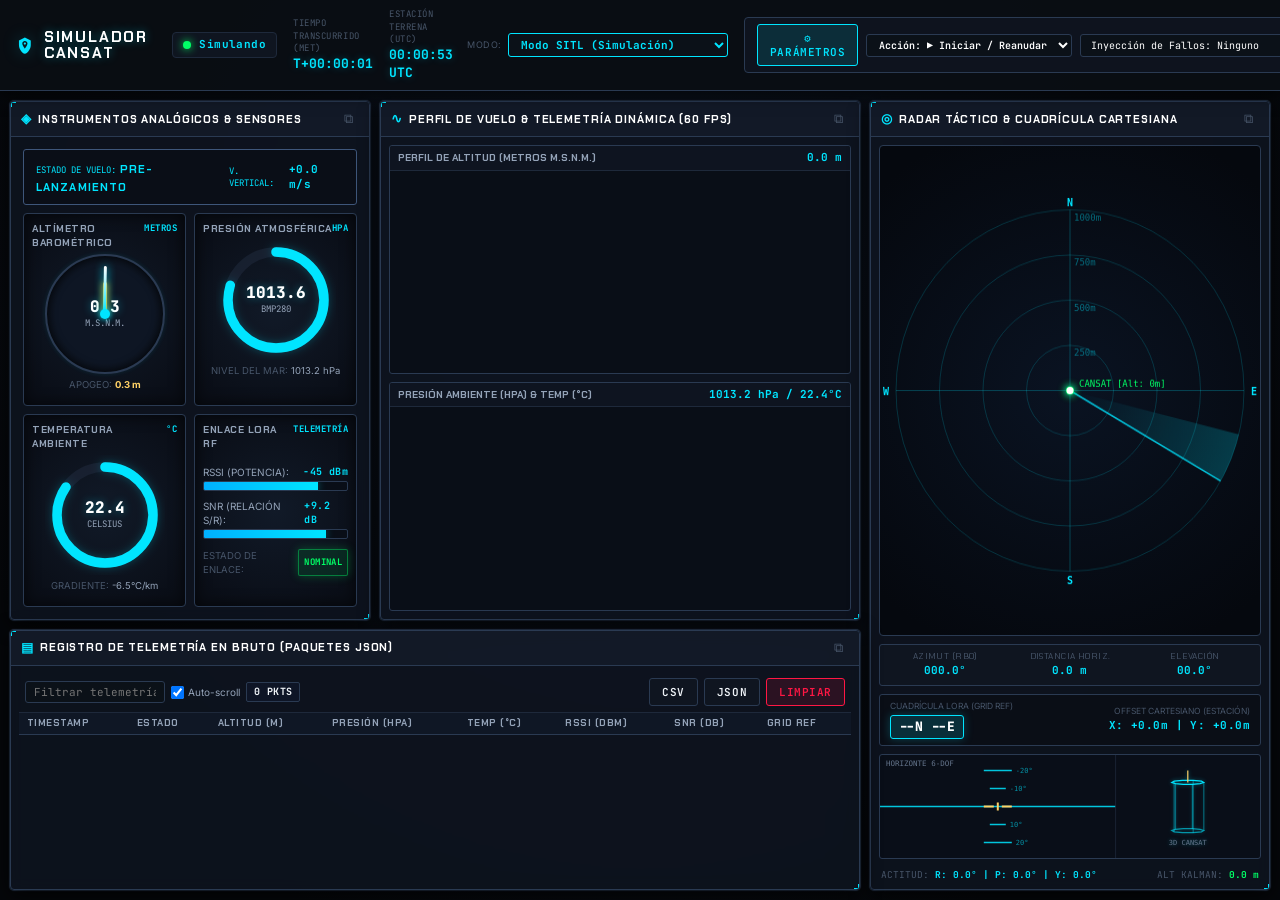
==== commit 4ab7db94: "Simplificar barra maestra: renombrar a Simulador CanSat, pildora de 4 estados, dropdowns de modo y h" ====
--- a/index.html
+++ b/index.html
@@ -18,9 +18,6 @@
   <link rel="stylesheet" href="css/tactical_grid.css">
 </head>
 <body>
-
-  <!-- CRT Scanline & Phosphor Filter (Toggleable) -->
-  <div class="crt-overlay" id="crt-scanlines"></div>
 
   <!-- Master Application Layout -->
   <div class="app-container">
@@ -34,20 +31,18 @@
             <path d="M12 2L4 6v6c0 5.55 3.84 10.74 8 12 4.16-1.26 8-6.45 8-12V6l-8-4zm0 4.5c1.93 0 3.5 1.57 3.5 3.5 0 2.5-3.5 7-3.5 7s-3.5-4.5-3.5-7c0-1.93 1.57-3.5 3.5-3.5zm0 2c-.83 0-1.5.67-1.5 1.5s.67 1.5 1.5 1.5 1.5-.67 1.5-1.5-.67-1.5-1.5-1.5z"/>
           </svg>
           <div class="mission-title-group">
-            <h1>CANSAT GROUND STATION</h1>
-            <div class="mission-sub">SISTEMA TÁCTICO // TELEMETRÍA DIEGÉTICA</div>
-          </div>
-        </div>
-
-        <div class="status-pill-group">
+            <h1>Simulador CanSat</h1>
+          </div>
+        </div>
+
+        <!-- PÍLDORA DE ESTADO GLOBAL SIMPLIFICADA (En linea, Sin conexion, Simulando, Error) -->
+        <div class="status-pill-group" id="master-status-pill">
           <span class="status-dot" id="master-status-dot"></span>
-          <span class="font-mono" style="font-size:11px; font-weight:700;" id="master-status-text">ESPERANDO TELEMETRÍA</span>
-          <span class="badge badge-cyan" id="header-pkt-count">0 PKTS</span>
-          <span class="badge" id="header-lora-badge">LoRa: -- dBm</span>
-        </div>
-      </div>
-
-      <!-- CENTER: MISSION CLOCKS -->
+          <span class="font-mono" style="font-size:11px; font-weight:700;" id="master-status-text">Simulando</span>
+        </div>
+      </div>
+
+      <!-- CENTER: MISSION CLOCKS & MODE DROPDOWN -->
       <div class="header-center">
         <div class="header-clocks">
           <div class="clock-item">
@@ -60,21 +55,28 @@
           </div>
         </div>
 
-        <!-- MODE SELECTOR (SITL / HITL) -->
-        <div class="mode-toggle-group">
-          <button class="mode-btn active" id="mode-btn-sitl" title="Software-in-the-Loop (Simulador Físico Interno)">MODO SITL (SIM)</button>
-          <button class="mode-btn" id="mode-btn-hitl" title="Hardware-in-the-Loop (Conexión ESP32 Web Serial)">MODO HITL (ESP32)</button>
-        </div>
-      </div>
-
-      <!-- RIGHT: CONTROLS & SYSTEM TOGGLES -->
+        <!-- 3. SELECTOR DE MODO DESPLEGABLE -->
+        <div style="display:flex; align-items:center; gap:6px;">
+          <span class="clock-label" style="font-size:9px;">MODO:</span>
+          <select id="mode-select-dropdown" class="table-input" style="font-weight:700; font-family:var(--font-mono); font-size:11px; padding:3px 8px; border-color:var(--border-focus); color:var(--c-cyan);">
+            <option value="SITL" selected>Modo SITL (Simulación)</option>
+            <option value="HITL">Modo HITL (Hardware ESP32)</option>
+          </select>
+        </div>
+      </div>
+
+      <!-- RIGHT: DYNAMIC TOOLBAR DROPDOWN & PARAMETERS BUTTON -->
       <div class="header-right">
-        <!-- SITL Dedicated Controls Strip -->
+        <!-- SITL Dedicated Controls: Parámetros como botón + Menú desplegable de acciones -->
         <div class="control-strip" id="sitl-controls-strip">
-          <button class="btn-tactical primary" id="sitl-btn-play" title="Iniciar Simulación">▶ SIM</button>
-          <button class="btn-tactical" id="sitl-btn-pause" title="Pausar Simulación">⏸ PAUSA</button>
-          <button class="btn-tactical" id="sitl-btn-reset" title="Reiniciar Perfil de Vuelo">↺ REINICIAR</button>
-          <button class="btn-tactical" id="sitl-btn-config" title="Configurar Parámetros de Misión">⚙ PARÁMETROS</button>
+          <button class="btn-tactical primary" id="sitl-btn-config" title="Configurar Parámetros de Misión">⚙ PARÁMETROS</button>
+
+          <!-- 4. Barra de herramientas dinámica en menú desplegable -->
+          <select id="sitl-action-select" class="table-input" style="font-size:10px; padding:3px 8px; font-weight:600;">
+            <option value="PLAY" selected>Acción: ▶ Iniciar / Reanudar</option>
+            <option value="PAUSE">Acción: ⏸ Pausar Simulación</option>
+            <option value="RESET">Acción: ↺ Reiniciar Vuelo</option>
+          </select>
           
           <select id="sitl-anomaly-select" class="table-input" style="font-size:10px; padding:3px 6px;">
             <option value="NONE">Inyección de Fallos: Ninguno</option>
@@ -84,22 +86,25 @@
           </select>
         </div>
 
-        <!-- HITL Dedicated Controls Strip -->
+        <!-- HITL Dedicated Controls: Menú desplegable de herramientas serial -->
         <div class="control-strip" id="hitl-controls-strip" style="display:none;">
           <select id="serial-baud-select" class="table-input" style="font-size:10px;">
             <option value="115200" selected>115200 Baudios</option>
             <option value="57600">57600 Baudios</option>
             <option value="9600">9600 Baudios</option>
           </select>
-          <button class="btn-tactical success" id="btn-serial-connect">CONECTAR ESP32 (SERIAL)</button>
-          <span id="serial-port-indicator" class="badge">SIN DISPOSITIVO</span>
-          <button class="btn-tactical" id="btn-open-serial-console" title="Abrir Consola Serial de Depuración">CONSOLA</button>
-        </div>
-
-        <!-- Master system switches -->
+
+          <!-- 4. Menú desplegable para acciones de Hardware Serial -->
+          <select id="hitl-action-select" class="table-input" style="font-size:10px; padding:3px 8px; font-weight:600; color:var(--c-nominal);">
+            <option value="CONNECT" selected>Acción: ⚡ Conectar ESP32</option>
+            <option value="DISCONNECT" disabled>Acción: ✕ Desconectar ESP32</option>
+            <option value="CONSOLE">Acción: ⌨ Abrir Consola Serial</option>
+          </select>
+        </div>
+
+        <!-- Master system switches (sin efecto CRT) -->
         <div class="system-actions">
           <button class="btn-tactical primary" id="btn-audio-toggle" title="Activar/Silenciar Audio Diegético">AUDIO: ACTIVO</button>
-          <button class="btn-tactical" id="btn-scanlines-toggle" title="Alternar efecto CRT">CRT: ON</button>
         </div>
       </div>
     </header>
--- a/css/base.css
+++ b/css/base.css
@@ -84,32 +84,6 @@
   letter-spacing: 0.04em;
 }
 
-/* Tactical CRT Scanline & Grain Overlay */
-.crt-overlay {
-  position: fixed;
-  top: 0;
-  left: 0;
-  width: 100%;
-  height: 100%;
-  pointer-events: none;
-  z-index: 9999;
-  background: linear-gradient(
-    rgba(18, 16, 16, 0) 50%, 
-    rgba(0, 0, 0, 0.25) 50%
-  ), linear-gradient(
-    90deg,
-    rgba(255, 0, 0, 0.03),
-    rgba(0, 255, 0, 0.01),
-    rgba(0, 0, 255, 0.03)
-  );
-  background-size: 100% 3px, 6px 100%;
-  opacity: var(--scanline-opacity);
-  transition: opacity 0.3s ease;
-}
-
-body.scanlines-disabled .crt-overlay {
-  display: none;
-}
 
 /* Custom Scrollbars */
 ::-webkit-scrollbar {
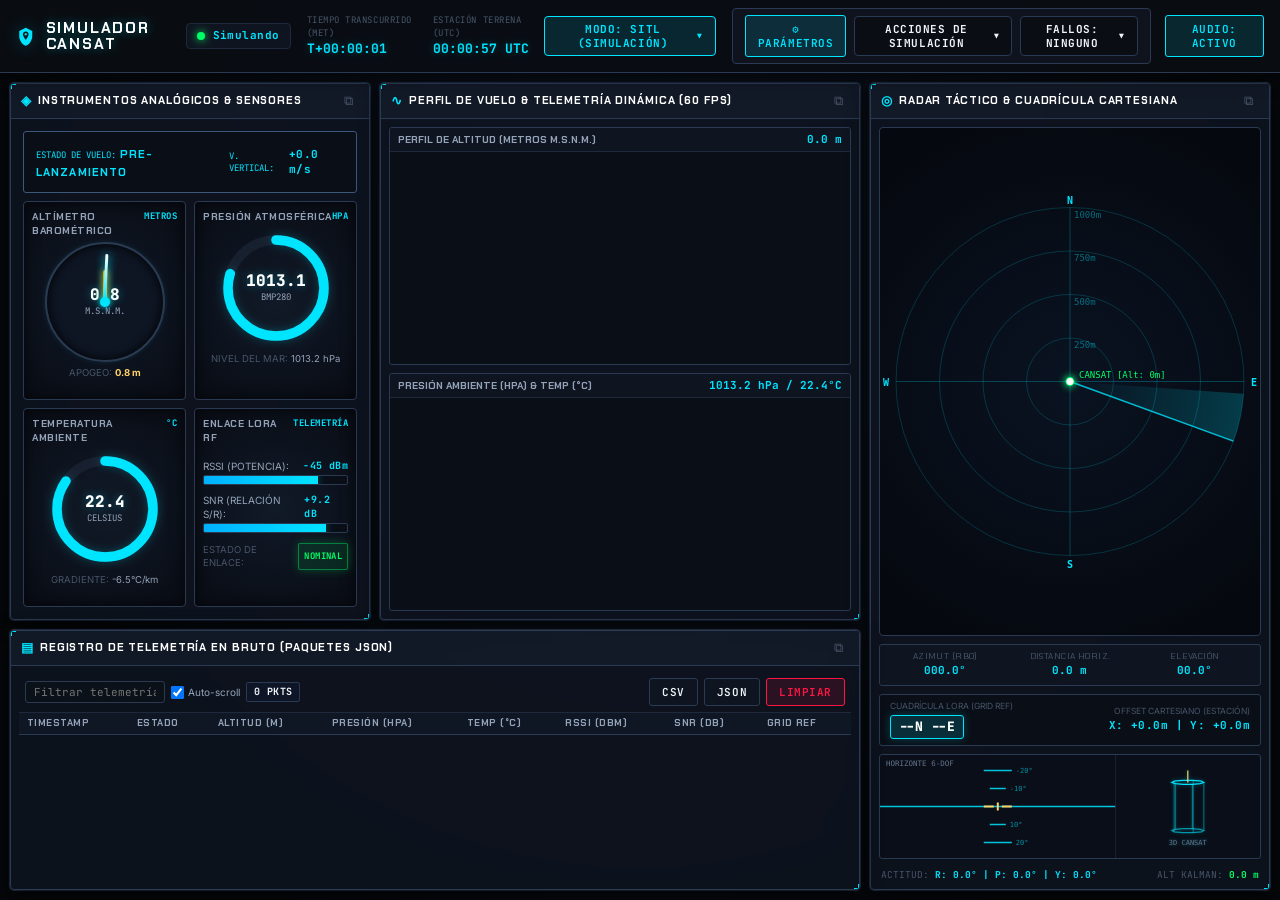
==== commit b7a62d51: "Corregir y rediseñar menus desplegables tacticos interactivos (Modo, Acciones SITL, Fallos y Serial " ====
--- a/index.html
+++ b/index.html
@@ -55,13 +55,16 @@
           </div>
         </div>
 
-        <!-- 3. SELECTOR DE MODO DESPLEGABLE -->
-        <div style="display:flex; align-items:center; gap:6px;">
-          <span class="clock-label" style="font-size:9px;">MODO:</span>
-          <select id="mode-select-dropdown" class="table-input" style="font-weight:700; font-family:var(--font-mono); font-size:11px; padding:3px 8px; border-color:var(--border-focus); color:var(--c-cyan);">
-            <option value="SITL" selected>Modo SITL (Simulación)</option>
-            <option value="HITL">Modo HITL (Hardware ESP32)</option>
-          </select>
+        <!-- 3. SELECTOR DE MODO DESPLEGABLE TÁCTICO -->
+        <div class="tactical-dropdown" id="mode-dropdown">
+          <button type="button" class="tactical-dropdown-btn primary" id="mode-dropdown-trigger">
+            <span id="mode-dropdown-label">MODO: SITL (SIMULACIÓN)</span>
+            <span class="dropdown-arrow">▼</span>
+          </button>
+          <div class="tactical-dropdown-menu">
+            <div class="dropdown-item active" data-mode="SITL">⚡ Modo SITL (Simulación)</div>
+            <div class="dropdown-item" data-mode="HITL">📡 Modo HITL (Hardware ESP32)</div>
+          </div>
         </div>
       </div>
 
@@ -71,35 +74,56 @@
         <div class="control-strip" id="sitl-controls-strip">
           <button class="btn-tactical primary" id="sitl-btn-config" title="Configurar Parámetros de Misión">⚙ PARÁMETROS</button>
 
-          <!-- 4. Barra de herramientas dinámica en menú desplegable -->
-          <select id="sitl-action-select" class="table-input" style="font-size:10px; padding:3px 8px; font-weight:600;">
-            <option value="PLAY" selected>Acción: ▶ Iniciar / Reanudar</option>
-            <option value="PAUSE">Acción: ⏸ Pausar Simulación</option>
-            <option value="RESET">Acción: ↺ Reiniciar Vuelo</option>
-          </select>
+          <!-- 4. Menú desplegable de Acciones de Simulación -->
+          <div class="tactical-dropdown" id="sitl-actions-dropdown">
+            <button type="button" class="tactical-dropdown-btn" id="sitl-actions-trigger">
+              <span id="sitl-actions-label">ACCIONES DE SIMULACIÓN</span>
+              <span class="dropdown-arrow">▼</span>
+            </button>
+            <div class="tactical-dropdown-menu">
+              <div class="dropdown-item" data-sitl-action="PLAY">▶ Iniciar / Reanudar Simulación</div>
+              <div class="dropdown-item" data-sitl-action="PAUSE">⏸ Pausar Simulación</div>
+              <div class="dropdown-item" data-sitl-action="RESET">↺ Reiniciar Perfil de Vuelo</div>
+            </div>
+          </div>
           
-          <select id="sitl-anomaly-select" class="table-input" style="font-size:10px; padding:3px 6px;">
-            <option value="NONE">Inyección de Fallos: Ninguno</option>
-            <option value="PARACHUTE_FAILURE">Fallo Despliegue Paracaídas</option>
-            <option value="BARO_SPIKE">Pico Errático Barómetro (BMP280)</option>
-            <option value="SIGNAL_DROP">Degradación Crítica Enlace LoRa</option>
-          </select>
-        </div>
-
-        <!-- HITL Dedicated Controls: Menú desplegable de herramientas serial -->
+          <!-- Menú desplegable de Inyección de Fallos -->
+          <div class="tactical-dropdown" id="sitl-anomaly-dropdown">
+            <button type="button" class="tactical-dropdown-btn" id="sitl-anomaly-trigger">
+              <span id="sitl-anomaly-label">FALLOS: NINGUNO</span>
+              <span class="dropdown-arrow">▼</span>
+            </button>
+            <div class="tactical-dropdown-menu">
+              <div class="dropdown-item active" data-anomaly="NONE">✓ Estado Nominal (Sin Fallos)</div>
+              <div class="dropdown-divider"></div>
+              <div class="dropdown-item" data-anomaly="PARACHUTE_FAILURE">⚠ Fallo Despliegue Paracaídas</div>
+              <div class="dropdown-item" data-anomaly="BARO_SPIKE">⚠ Pico Errático Barómetro (BMP280)</div>
+              <div class="dropdown-item" data-anomaly="SIGNAL_DROP">⚠ Degradación Enlace LoRa</div>
+            </div>
+          </div>
+        </div>
+
+        <!-- HITL Dedicated Controls: Herramientas serial en menú desplegable -->
         <div class="control-strip" id="hitl-controls-strip" style="display:none;">
-          <select id="serial-baud-select" class="table-input" style="font-size:10px;">
+          <select id="serial-baud-select" class="table-input" style="font-size:10px; padding:4px 6px;">
             <option value="115200" selected>115200 Baudios</option>
             <option value="57600">57600 Baudios</option>
             <option value="9600">9600 Baudios</option>
           </select>
 
           <!-- 4. Menú desplegable para acciones de Hardware Serial -->
-          <select id="hitl-action-select" class="table-input" style="font-size:10px; padding:3px 8px; font-weight:600; color:var(--c-nominal);">
-            <option value="CONNECT" selected>Acción: ⚡ Conectar ESP32</option>
-            <option value="DISCONNECT" disabled>Acción: ✕ Desconectar ESP32</option>
-            <option value="CONSOLE">Acción: ⌨ Abrir Consola Serial</option>
-          </select>
+          <div class="tactical-dropdown" id="hitl-actions-dropdown">
+            <button type="button" class="tactical-dropdown-btn success" id="hitl-actions-trigger">
+              <span id="hitl-actions-label">HERRAMIENTAS SERIAL</span>
+              <span class="dropdown-arrow">▼</span>
+            </button>
+            <div class="tactical-dropdown-menu">
+              <div class="dropdown-item" id="hitl-item-connect" data-hitl-action="CONNECT">⚡ Conectar ESP32 (Serial)</div>
+              <div class="dropdown-item danger" id="hitl-item-disconnect" data-hitl-action="DISCONNECT" style="display:none;">✕ Desconectar ESP32</div>
+              <div class="dropdown-divider"></div>
+              <div class="dropdown-item" data-hitl-action="CONSOLE">⌨ Abrir Consola Serial</div>
+            </div>
+          </div>
         </div>
 
         <!-- Master system switches (sin efecto CRT) -->
--- a/css/dashboard.css
+++ b/css/dashboard.css
@@ -130,38 +130,138 @@
   text-shadow: 0 0 8px rgba(0, 229, 255, 0.3);
 }
 
-/* Mode Switcher (SITL / HITL) */
-.mode-toggle-group {
+/* Tactical Custom Dropdown Menus */
+.tactical-dropdown {
+  position: relative;
+  display: inline-block;
+}
+
+.tactical-dropdown-btn {
   display: inline-flex;
+  align-items: center;
+  gap: 8px;
   background: var(--bg-surface);
+  color: var(--text-primary);
   border: 1px solid var(--border-tactical);
   border-radius: 4px;
-  padding: 2px;
-}
-
-.mode-btn {
-  padding: 4px 12px;
+  padding: 5px 12px;
   font-family: var(--font-mono);
-  font-size: 10.5px;
+  font-size: 11px;
   font-weight: 700;
-  border: none;
-  background: transparent;
+  cursor: pointer;
+  letter-spacing: 0.05em;
+  transition: all 0.2s ease;
+  user-select: none;
+}
+
+.tactical-dropdown-btn:hover {
+  border-color: var(--c-cyan);
+  box-shadow: 0 0 10px var(--c-cyan-glow);
+  color: #fff;
+}
+
+.tactical-dropdown-btn.primary {
+  border-color: var(--c-cyan);
+  background: rgba(0, 229, 255, 0.12);
+  color: var(--c-cyan);
+}
+
+.tactical-dropdown-btn.primary:hover {
+  background: rgba(0, 229, 255, 0.22);
+}
+
+.tactical-dropdown-btn.success {
+  border-color: var(--c-nominal);
+  background: rgba(0, 255, 102, 0.1);
+  color: var(--c-nominal);
+}
+
+.tactical-dropdown-btn.danger {
+  border-color: var(--c-critical);
+  background: rgba(255, 23, 68, 0.15);
+  color: #ff6b81;
+}
+
+.tactical-dropdown-btn.warning {
+  border-color: var(--c-warning);
+  background: rgba(255, 183, 0, 0.1);
+  color: var(--c-warning);
+}
+
+.tactical-dropdown-btn .dropdown-arrow {
+  font-size: 8px;
+  color: inherit;
+  transition: transform 0.2s ease;
+}
+
+.tactical-dropdown.open .tactical-dropdown-btn .dropdown-arrow {
+  transform: rotate(180deg);
+}
+
+.tactical-dropdown.open .tactical-dropdown-btn {
+  border-color: var(--c-cyan);
+  box-shadow: 0 0 12px var(--c-cyan-glow);
+}
+
+.tactical-dropdown-menu {
+  position: absolute;
+  top: calc(100% + 5px);
+  left: 0;
+  min-width: 210px;
+  background: rgba(10, 15, 24, 0.98);
+  border: 1px solid var(--c-cyan);
+  border-radius: 4px;
+  box-shadow: 0 8px 25px rgba(0, 0, 0, 0.85), 0 0 12px var(--c-cyan-glow);
+  padding: 4px 0;
+  z-index: 1000;
+  display: none;
+  backdrop-filter: blur(8px);
+}
+
+.tactical-dropdown.open .tactical-dropdown-menu {
+  display: block;
+  animation: dropdown-pop 0.15s ease-out;
+}
+
+@keyframes dropdown-pop {
+  from { opacity: 0; transform: translateY(-4px); }
+  to { opacity: 1; transform: translateY(0); }
+}
+
+.dropdown-item {
+  padding: 8px 14px;
+  font-family: var(--font-mono);
+  font-size: 11px;
   color: var(--text-secondary);
-  border-radius: 3px;
   cursor: pointer;
-  transition: all 0.2s ease;
-}
-
-.mode-btn.active {
-  background: rgba(0, 229, 255, 0.2);
+  display: flex;
+  align-items: center;
+  gap: 8px;
+  transition: all 0.15s ease;
+  user-select: none;
+}
+
+.dropdown-item:hover {
+  background: rgba(0, 229, 255, 0.15);
+  color: #fff;
+  padding-left: 18px;
+}
+
+.dropdown-item.active {
   color: var(--c-cyan);
-  box-shadow: 0 0 10px rgba(0, 229, 255, 0.3);
-}
-
-.mode-btn.active.hitl {
-  background: rgba(255, 183, 0, 0.2);
-  color: var(--c-warning);
-  box-shadow: 0 0 10px rgba(255, 183, 0, 0.3);
+  font-weight: 700;
+  background: rgba(0, 229, 255, 0.08);
+}
+
+.dropdown-item.danger:hover {
+  background: rgba(255, 23, 68, 0.2);
+  color: #ff6b81;
+}
+
+.dropdown-divider {
+  height: 1px;
+  background: var(--border-tactical);
+  margin: 4px 0;
 }
 
 /* Audio & System Controls */
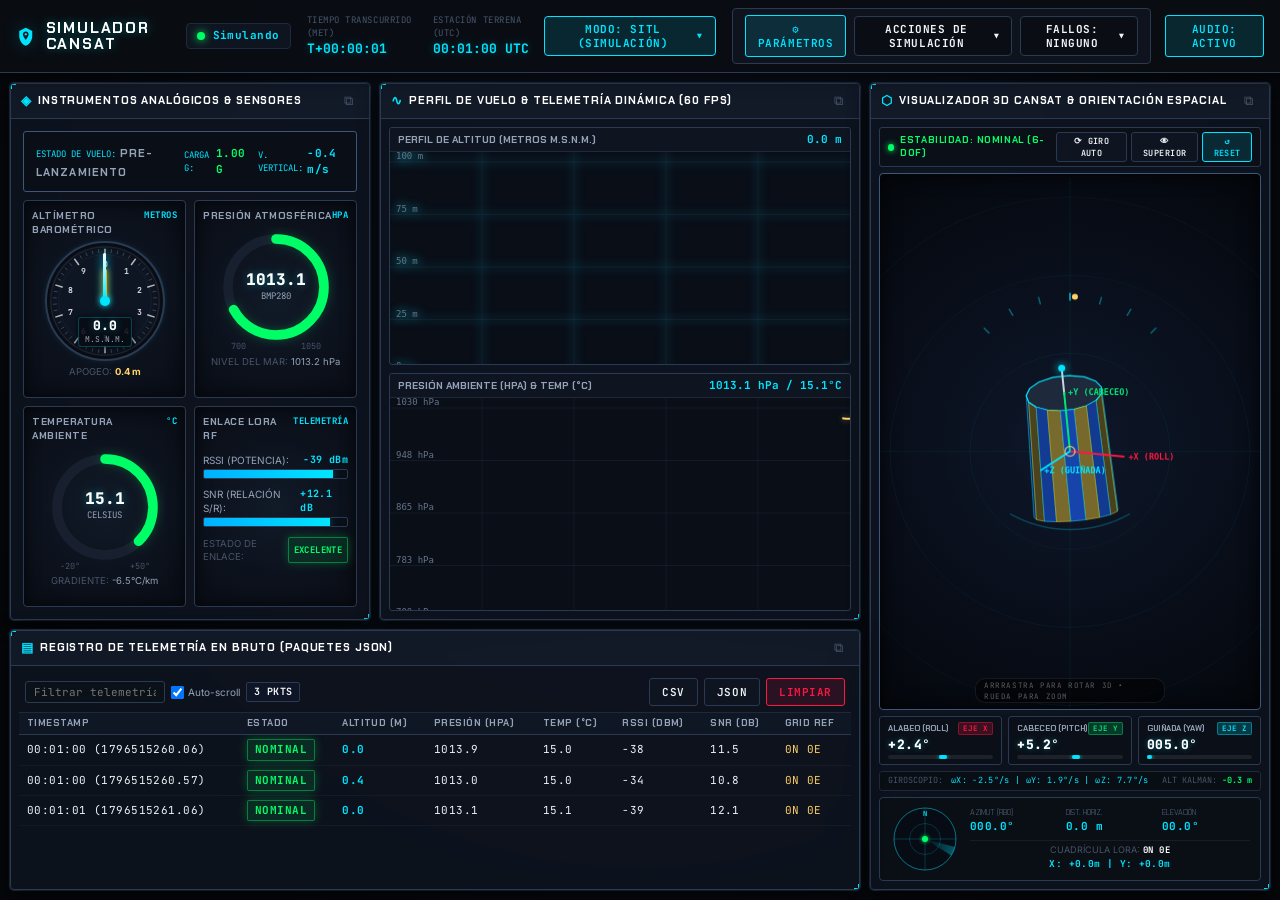
==== commit 4382196f: "Redisenar Cuadrante Derecho: Visualizador 3D CanSat sombreado, paracaidas desplegable y radar compac" ====
--- a/index.html
+++ b/index.html
@@ -172,8 +172,8 @@
       <section class="tactical-panel panel-tactical-radar" data-module-id="radar">
         <div class="panel-header">
           <div class="panel-title">
-            <span class="panel-title-icon">◎</span>
-            <span>RADAR TÁCTICO & CUADRÍCULA CARTESIANA</span>
+            <span class="panel-title-icon">⬡</span>
+            <span>VISUALIZADOR 3D CANSAT & ORIENTACIÓN ESPACIAL</span>
           </div>
           <div class="panel-actions">
             <button class="btn-icon popout-btn" title="Desacoplar a monitor secundario 4K">⧉</button>
--- a/css/instruments.css
+++ b/css/instruments.css
@@ -73,7 +73,7 @@
   stroke: var(--c-cyan);
   stroke-width: 8;
   stroke-linecap: round;
-  stroke-dasharray: 283; /* 2 * PI * 45 */
+  stroke-dasharray: 251.2; /* Radius 40: 2 * PI * 40 = 251.3 */
   stroke-dashoffset: 70;
   transition: stroke-dashoffset 0.25s cubic-bezier(0.1, 0.7, 0.1, 1), stroke 0.3s ease;
   filter: drop-shadow(0 0 4px var(--c-cyan-glow));
@@ -106,6 +106,7 @@
   display: flex;
   align-items: center;
   justify-content: center;
+  overflow: hidden;
 }
 
 .dial-center-pin {
@@ -152,6 +153,37 @@
   pointer-events: none;
 }
 
+/* Authentic Kollsman Sub-Window Style for Altimeter */
+.altimeter-readout {
+  bottom: 12px;
+  background: rgba(8, 12, 20, 0.88);
+  border: 1px solid rgba(0, 229, 255, 0.25);
+  border-radius: 3px;
+  padding: 1px 6px;
+  box-shadow: 0 0 6px rgba(0, 0, 0, 0.8);
+  z-index: 6;
+}
+
+.altimeter-readout .readout-primary {
+  font-size: 13px;
+}
+
+.altimeter-readout .readout-sub {
+  font-size: 8px;
+}
+
+/* Range limits indicators at gauge arc bases */
+.gauge-limits-row {
+  display: flex;
+  justify-content: space-between;
+  width: 90px;
+  margin-top: -6px;
+  margin-bottom: 2px;
+  font-family: var(--font-mono);
+  font-size: 8.5px;
+  color: var(--text-muted);
+}
+
 .readout-primary {
   font-family: var(--font-mono);
   font-size: 16px;
--- a/css/tactical_grid.css
+++ b/css/tactical_grid.css
@@ -1,121 +1,271 @@
 /* ==========================================================================
-   CAN-SAT TACTICAL GROUND STATION - RADAR & RAW TELEMETRY
-   Polar/Cartesian Tactical Display, Grid Calculator & Raw Stream Table
+   CAN-SAT TACTICAL GROUND STATION - 3D ATTITUDE VISUALIZER & TRACKING
+   6-DOF Spacecraft Viewport, Gimbal Telemetry & Compact Tactical Radar
    ========================================================================== */
 
-/* Tactical Radar Container */
-.radar-wrapper {
+/* Main 3D Container */
+.cansat-3d-wrapper {
   width: 100%;
   height: 100%;
   display: flex;
   flex-direction: column;
-  gap: 8px;
-}
-
-.radar-canvas-container {
+  gap: 6px;
+  overflow: hidden;
+}
+
+/* 1. Floating Top Toolbar */
+.cansat-3d-toolbar {
+  display: flex;
+  justify-content: space-between;
+  align-items: center;
+  background: rgba(10, 15, 24, 0.85);
+  border: 1px solid var(--border-tactical);
+  border-radius: 3px;
+  padding: 4px 8px;
+}
+
+.cansat-status-badge {
+  display: flex;
+  align-items: center;
+  gap: 6px;
+  font-family: var(--font-display);
+  font-size: 9.5px;
+  font-weight: 700;
+  letter-spacing: 0.06em;
+  color: var(--c-nominal);
+  text-transform: uppercase;
+}
+
+.cansat-status-badge .status-indicator-dot {
+  width: 7px;
+  height: 7px;
+  border-radius: 50%;
+  background: var(--c-nominal);
+  box-shadow: 0 0 6px var(--c-nominal);
+}
+
+.cansat-status-badge.warning {
+  color: var(--c-warning);
+}
+.cansat-status-badge.warning .status-indicator-dot {
+  background: var(--c-warning);
+  box-shadow: 0 0 6px var(--c-warning);
+}
+
+.cansat-status-badge.critical {
+  color: var(--c-critical);
+}
+.cansat-status-badge.critical .status-indicator-dot {
+  background: var(--c-critical);
+  box-shadow: 0 0 8px var(--c-critical);
+  animation: pulse-critical 0.6s infinite alternate;
+}
+
+.cansat-view-actions {
+  display: flex;
+  align-items: center;
+  gap: 4px;
+}
+
+.cansat-view-actions .btn-tactical {
+  padding: 2px 7px;
+  font-size: 8.5px;
+}
+
+.cansat-view-actions .btn-tactical.active {
+  background: rgba(0, 229, 255, 0.25);
+  border-color: var(--c-cyan);
+  color: #fff;
+  box-shadow: 0 0 8px var(--c-cyan-glow);
+}
+
+/* 2. Main 3D Spacecraft Viewport */
+.cansat-3d-viewport {
   flex: 1;
-  min-height: 240px;
+  min-height: 230px;
   position: relative;
-  background: radial-gradient(circle at center, #0a1322 0%, #05080e 90%);
-  border: 1px solid var(--border-tactical);
+  background: radial-gradient(circle at center, #0e172a 0%, #05080e 95%);
+  border: 1px solid var(--border-bright);
   border-radius: 4px;
   overflow: hidden;
-}
-
-.radar-canvas {
+  box-shadow: inset 0 0 20px rgba(0, 0, 0, 0.8), 0 0 10px rgba(0, 229, 255, 0.05);
+  cursor: grab;
+}
+
+.cansat-3d-viewport:active {
+  cursor: grabbing;
+}
+
+.cansat-3d-canvas {
   width: 100%;
   height: 100%;
   display: block;
 }
 
-/* Radar Sweep Line Animation */
-.radar-sweep-overlay {
+.cansat-drag-hint {
   position: absolute;
-  top: 50%;
+  bottom: 6px;
   left: 50%;
-  width: 100%;
-  height: 100%;
-  transform: translate(-50%, -50%);
+  transform: translateX(-50%);
+  font-family: var(--font-mono);
+  font-size: 7.5px;
+  color: rgba(255, 255, 255, 0.35);
+  letter-spacing: 0.08em;
   pointer-events: none;
-  border-radius: 50%;
-}
-
-/* Radar Information Readout Strip */
-.radar-telemetry-strip {
+  background: rgba(0, 0, 0, 0.5);
+  padding: 1px 8px;
+  border-radius: 10px;
+  border: 1px solid rgba(255, 255, 255, 0.08);
+}
+
+/* 3. Spacecraft Attitude Euler Strip */
+.attitude-euler-strip {
   display: grid;
   grid-template-columns: repeat(3, 1fr);
   gap: 6px;
-  background: var(--bg-card);
+}
+
+.euler-card {
+  background: rgba(10, 15, 24, 0.9);
   border: 1px solid var(--border-tactical);
   border-radius: 3px;
-  padding: 6px;
-}
-
-.radar-stat-box {
-  display: flex;
-  flex-direction: column;
-  align-items: center;
-  text-align: center;
-}
-
-.radar-stat-label {
+  padding: 5px 8px;
+  display: flex;
+  flex-direction: column;
+  gap: 3px;
+}
+
+.euler-card-header {
+  display: flex;
+  justify-content: space-between;
+  align-items: center;
   font-family: var(--font-display);
-  font-size: 8.5px;
-  color: var(--text-muted);
-  text-transform: uppercase;
-  letter-spacing: 0.05em;
-}
-
-.radar-stat-val {
-  font-family: var(--font-mono);
-  font-size: 11px;
-  font-weight: 700;
-  color: var(--c-cyan);
-}
-
-/* Grid Reference Calculator Box */
-.grid-calc-card {
-  background: rgba(10, 14, 22, 0.9);
-  border: 1px solid var(--border-tactical);
-  border-radius: 3px;
-  padding: 6px 10px;
-  display: flex;
-  align-items: center;
-  justify-content: space-between;
-}
-
-.grid-ref-display {
-  display: flex;
-  align-items: center;
-  gap: 8px;
-}
-
-.grid-ref-pill {
-  font-family: var(--font-mono);
+  font-size: 8px;
+  font-weight: 700;
+  color: var(--text-secondary);
+}
+
+.euler-axis-tag {
+  font-size: 7.5px;
+  font-family: var(--font-mono);
+  padding: 0 4px;
+  border-radius: 2px;
+}
+
+.euler-axis-tag.roll {
+  background: rgba(255, 23, 68, 0.2);
+  color: #ff1744;
+  border: 1px solid rgba(255, 23, 68, 0.4);
+}
+
+.euler-axis-tag.pitch {
+  background: rgba(0, 230, 118, 0.2);
+  color: #00e676;
+  border: 1px solid rgba(0, 230, 118, 0.4);
+}
+
+.euler-axis-tag.yaw {
+  background: rgba(0, 229, 255, 0.2);
+  color: #00e5ff;
+  border: 1px solid rgba(0, 229, 255, 0.4);
+}
+
+.euler-card-val {
   font-size: 13px;
   font-weight: 800;
   color: #fff;
-  background: rgba(0, 229, 255, 0.15);
-  border: 1px solid var(--c-cyan);
-  padding: 2px 8px;
-  border-radius: 3px;
-  box-shadow: 0 0 10px var(--c-cyan-glow);
-}
-
-/* Artificial Horizon / Mini Attitude HUD */
-.attitude-hud-mini {
-  height: 105px;
-  background: #090e18;
-  border: 1px solid var(--border-tactical);
-  border-radius: 3px;
+  line-height: 1.1;
+  text-shadow: 0 0 6px rgba(0, 229, 255, 0.4);
+}
+
+.euler-bar-track {
+  width: 100%;
+  height: 4px;
+  background: rgba(255, 255, 255, 0.08);
+  border-radius: 2px;
   position: relative;
   overflow: hidden;
 }
 
-.attitude-canvas {
-  width: 100%;
-  height: 100%;
+.euler-bar-thumb {
+  position: absolute;
+  top: 0;
+  bottom: 0;
+  width: 8px;
+  margin-left: -4px;
+  background: var(--c-cyan);
+  box-shadow: 0 0 4px var(--c-cyan);
+  border-radius: 2px;
+  transition: left 0.1s ease;
+}
+
+/* 4. Gyroscope Rates Bar */
+.gyro-rates-bar {
+  display: flex;
+  align-items: center;
+  gap: 8px;
+  background: rgba(8, 12, 18, 0.7);
+  border: 1px solid var(--border-dim);
+  border-radius: 3px;
+  padding: 3px 8px;
+  font-family: var(--font-mono);
+  font-size: 8.5px;
+}
+
+/* 5. Compact Tactical Navigation Card */
+.tactical-nav-card {
+  display: flex;
+  align-items: center;
+  gap: 10px;
+  background: rgba(10, 14, 22, 0.95);
+  border: 1px solid var(--border-tactical);
+  border-radius: 4px;
+  padding: 6px 10px;
+}
+
+.mini-radar-container {
+  width: 70px;
+  height: 70px;
+  flex-shrink: 0;
+  position: relative;
+  display: flex;
+  align-items: center;
+  justify-content: center;
+}
+
+.mini-radar-canvas {
+  width: 70px;
+  height: 70px;
   display: block;
+}
+
+.nav-metrics-grid {
+  flex: 1;
+  display: grid;
+  grid-template-columns: repeat(3, 1fr);
+  gap: 4px 8px;
+}
+
+.nav-metric-col {
+  display: flex;
+  flex-direction: column;
+}
+
+.nav-metric-col.span-full {
+  grid-column: 1 / 4;
+}
+
+.nav-metric-label {
+  font-family: var(--font-display);
+  font-size: 7.5px;
+  color: var(--text-muted);
+  text-transform: uppercase;
+}
+
+.nav-metric-val {
+  font-size: 11px;
+  font-weight: 700;
+  color: var(--c-cyan);
 }
 
 /* ==========================================================================
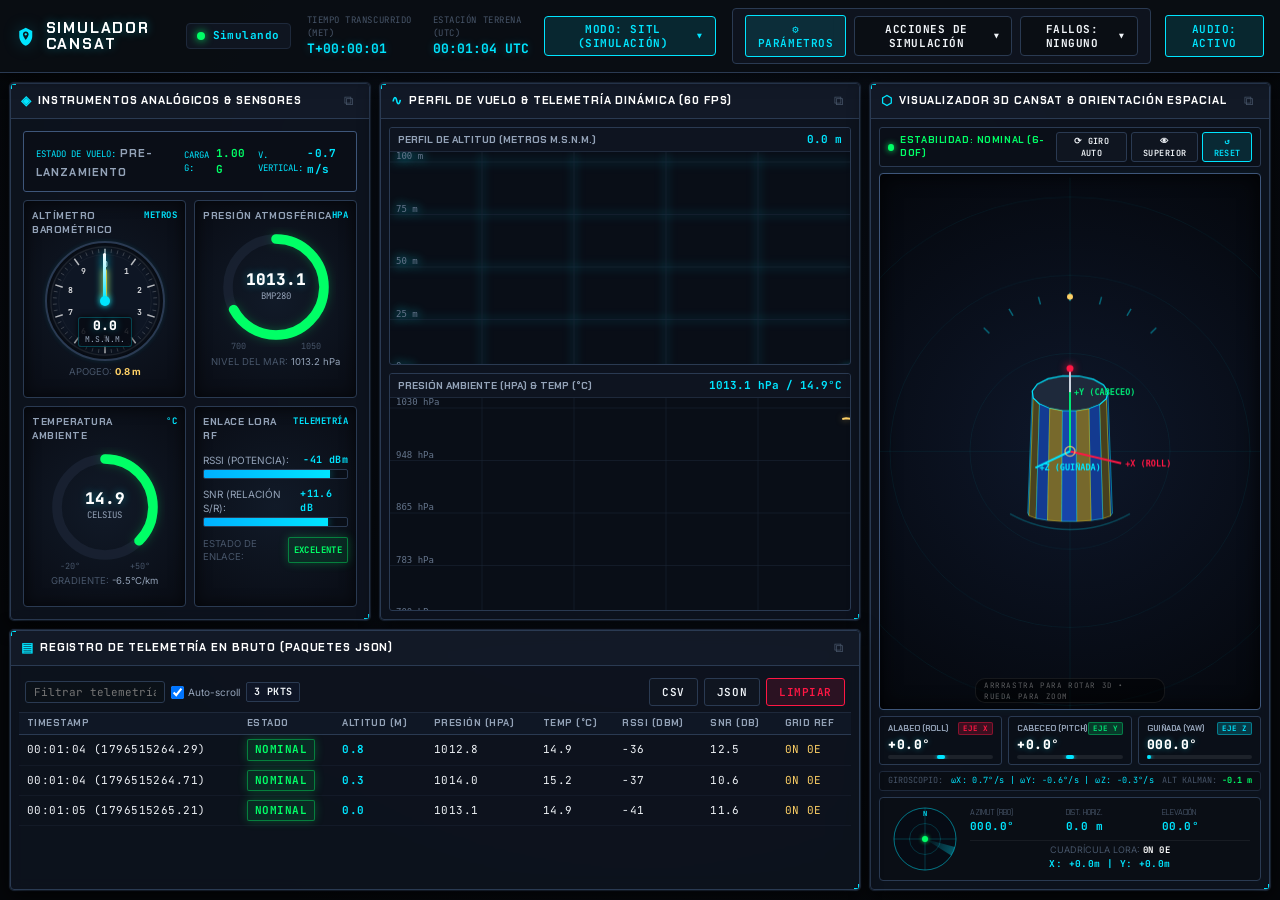
==== commit 1e3d91e6: "Implementar perfil de elevacion por dron multirrotor, penduleo tether y desacople servo en SITL" ====
--- a/index.html
+++ b/index.html
@@ -238,6 +238,7 @@
         <div class="modal-presets-strip">
           <span style="font-size:10px; color:var(--text-muted); text-transform:uppercase; font-family:var(--font-display);">PRESETS RÁPIDOS:</span>
           <button class="btn-tactical" id="preset-btn-standard" style="font-size:10px; padding:3px 8px;">Estándar (850m)</button>
+          <button class="btn-tactical" id="preset-btn-drone" style="font-size:10px; padding:3px 8px; color:var(--c-cyan); border-color:var(--border-focus);">🛸 Dron (500m / 5m/s)</button>
           <button class="btn-tactical" id="preset-btn-low" style="font-size:10px; padding:3px 8px;">Baja Altura (400m)</button>
           <button class="btn-tactical" id="preset-btn-windy" style="font-size:10px; padding:3px 8px;">Viento Fuerte (7m/s)</button>
           <button class="btn-tactical" id="preset-btn-high" style="font-size:10px; padding:3px 8px;">Gran Altitud (1200m)</button>
@@ -245,10 +246,40 @@
 
         <!-- 2-Column Grid Form -->
         <div class="modal-grid-form">
-          <!-- 1. Apogee target -->
-          <div class="modal-field-group">
-            <label class="modal-field-label">
-              <span>Apogeo Máximo Objetivo</span>
+          <!-- Launch / Elevation Method -->
+          <div class="modal-field-group" style="grid-column: 1 / 3;">
+            <label class="modal-field-label">
+              <span>Método de Elevación / Lanzamiento</span>
+              <span class="unit">PERFIL FÍSICO</span>
+            </label>
+            <select id="cfg-launch-method" class="table-input">
+              <option value="ROCKET" selected>🚀 Cohete Sonda (Propulsión Balística ~4.5G)</option>
+              <option value="DRONE">🛸 Dron Multirrotor (Ascenso Controlado y Suelta)</option>
+            </select>
+          </div>
+
+          <!-- Drone Ascent Speed -->
+          <div class="modal-field-group" id="group-drone-speed">
+            <label class="modal-field-label">
+              <span>Velocidad Ascenso Dron</span>
+              <span class="unit">m/s</span>
+            </label>
+            <input type="number" id="cfg-drone-speed" class="table-input" value="5.0" min="1.0" max="15.0" step="0.5">
+          </div>
+
+          <!-- Drone Hover Duration -->
+          <div class="modal-field-group" id="group-drone-hover">
+            <label class="modal-field-label">
+              <span>Estacionario Previo a Suelta</span>
+              <span class="unit">SEGUNDOS</span>
+            </label>
+            <input type="number" id="cfg-drone-hover" class="table-input" value="2.0" min="0.5" max="10.0" step="0.5">
+          </div>
+
+          <!-- 1. Apogee / Release target -->
+          <div class="modal-field-group">
+            <label class="modal-field-label">
+              <span>Altitud de Suelta / Apogeo</span>
               <span class="unit">METROS</span>
             </label>
             <input type="number" id="cfg-apogee" class="table-input" value="850" min="100" max="5000" step="50">
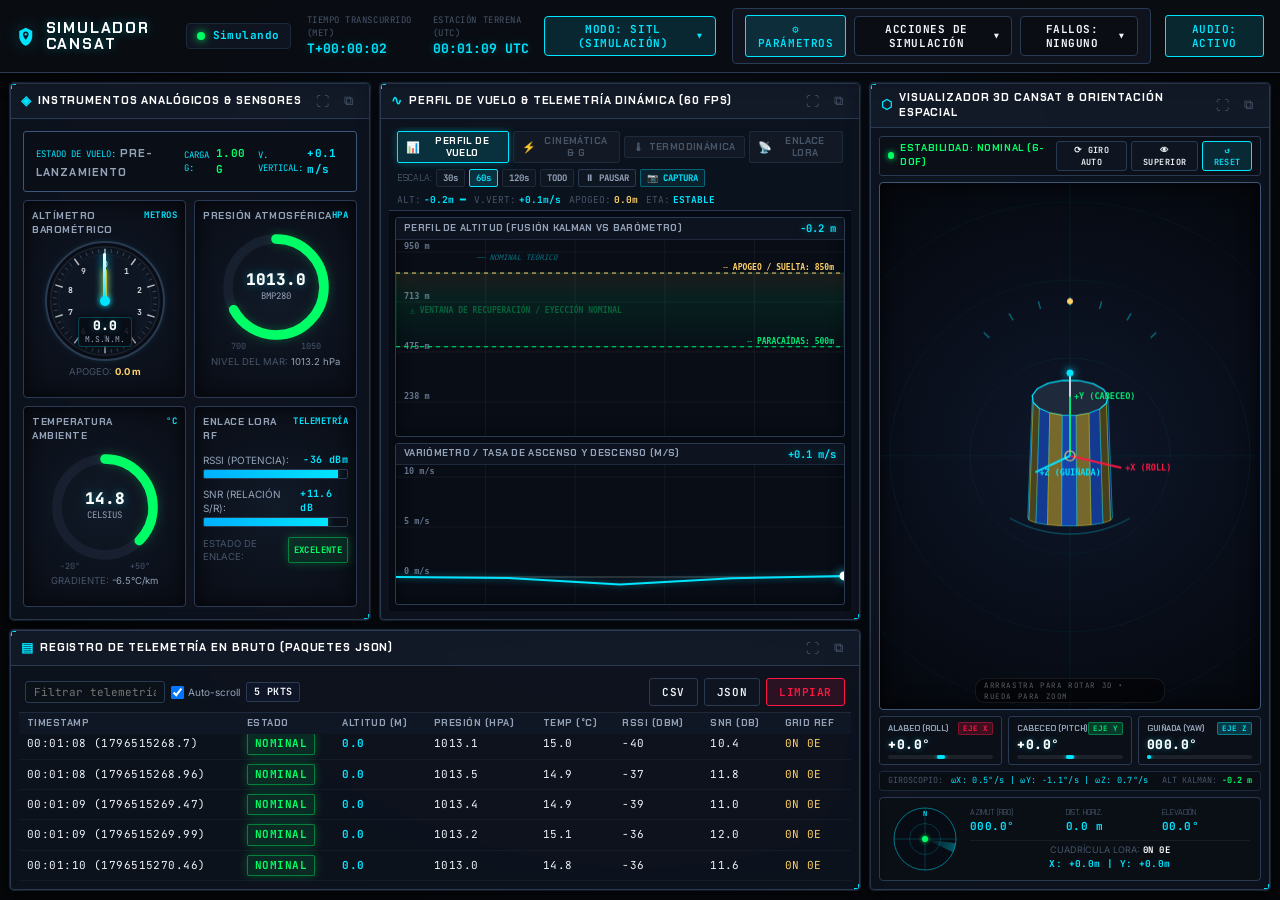
==== commit 839a8351: "feat(charts): incorporar modo pantalla completa, banda de eyeccion segura, zoom con rueda, traza teo" ====
--- a/index.html
+++ b/index.html
@@ -144,6 +144,7 @@
             <span>INSTRUMENTOS ANALÓGICOS & SENSORES</span>
           </div>
           <div class="panel-actions">
+            <button class="btn-icon maximize-btn" title="Maximizar panel en pantalla completa">⛶</button>
             <button class="btn-icon popout-btn" title="Desacoplar a monitor secundario 4K">⧉</button>
           </div>
         </div>
@@ -160,6 +161,7 @@
             <span>PERFIL DE VUELO & TELEMETRÍA DINÁMICA (60 FPS)</span>
           </div>
           <div class="panel-actions">
+            <button class="btn-icon maximize-btn" title="Maximizar panel en pantalla completa">⛶</button>
             <button class="btn-icon popout-btn" title="Desacoplar a monitor secundario 4K">⧉</button>
           </div>
         </div>
@@ -176,6 +178,7 @@
             <span>VISUALIZADOR 3D CANSAT & ORIENTACIÓN ESPACIAL</span>
           </div>
           <div class="panel-actions">
+            <button class="btn-icon maximize-btn" title="Maximizar panel en pantalla completa">⛶</button>
             <button class="btn-icon popout-btn" title="Desacoplar a monitor secundario 4K">⧉</button>
           </div>
         </div>
@@ -192,6 +195,7 @@
             <span>REGISTRO DE TELEMETRÍA EN BRUTO (PAQUETES JSON)</span>
           </div>
           <div class="panel-actions">
+            <button class="btn-icon maximize-btn" title="Maximizar panel en pantalla completa">⛶</button>
             <button class="btn-icon popout-btn" title="Desacoplar a monitor secundario 4K">⧉</button>
           </div>
         </div>
--- a/css/dashboard.css
+++ b/css/dashboard.css
@@ -381,6 +381,34 @@
 
 .btn-icon.popout-btn:hover {
   color: var(--c-gold);
+}
+
+.btn-icon.maximize-btn:hover {
+  color: var(--c-cyan);
+}
+
+.btn-icon.maximize-btn.active {
+  color: var(--c-cyan);
+  background: rgba(0, 229, 255, 0.2);
+  border-color: var(--c-cyan);
+}
+
+/* Maximized Panel State (Full Viewport Overlay) */
+.tactical-panel.is-maximized {
+  position: fixed !important;
+  inset: 52px 10px 10px 10px !important;
+  z-index: 1200 !important;
+  width: calc(100vw - 20px) !important;
+  height: calc(100vh - 62px) !important;
+  max-width: none !important;
+  max-height: none !important;
+  background: var(--bg-card) !important;
+  border-color: var(--c-cyan) !important;
+  box-shadow: 0 0 50px rgba(0, 0, 0, 0.95), 0 0 25px rgba(0, 229, 255, 0.25) !important;
+}
+
+.tactical-panel.is-maximized .panel-body {
+  height: calc(100% - 36px) !important;
 }
 
 /* Panel Body */
--- a/css/tactical_grid.css
+++ b/css/tactical_grid.css
@@ -358,53 +358,271 @@
   background: rgba(255, 183, 0, 0.1);
 }
 
-/* Telemetry Charts Strip */
+/* Telemetry Charts & Flight Profile Container */
+.charts-wrapper {
+  display: flex;
+  flex-direction: column;
+  height: 100%;
+  width: 100%;
+  position: relative;
+  overflow: hidden;
+  background: #060b13;
+}
+
+/* Tactical Top Control Bar: Channels, Time Windows & Metrics */
+.charts-top-bar {
+  display: flex;
+  align-items: center;
+  justify-content: space-between;
+  flex-wrap: wrap;
+  gap: 6px;
+  padding: 4px 8px;
+  background: rgba(11, 18, 30, 0.95);
+  border-bottom: 1px solid var(--border-tactical);
+  flex-shrink: 0;
+}
+
+.chart-channel-tabs {
+  display: flex;
+  align-items: center;
+  gap: 4px;
+}
+
+.chart-channel-btn {
+  font-family: var(--font-display);
+  font-size: 9.5px;
+  font-weight: 700;
+  text-transform: uppercase;
+  letter-spacing: 0.4px;
+  padding: 3px 8px;
+  background: rgba(255, 255, 255, 0.03);
+  border: 1px solid var(--border-dim);
+  border-radius: 2px;
+  color: var(--text-muted);
+  cursor: pointer;
+  transition: all 0.15s ease;
+  display: flex;
+  align-items: center;
+  gap: 4px;
+}
+
+.chart-channel-btn:hover {
+  color: var(--c-cyan);
+  border-color: var(--border-focus);
+  background: rgba(0, 229, 255, 0.05);
+}
+
+.chart-channel-btn.active {
+  color: #fff;
+  background: rgba(0, 229, 255, 0.14);
+  border-color: var(--c-cyan);
+  box-shadow: 0 0 10px rgba(0, 229, 255, 0.3);
+}
+
+.chart-channel-btn .tab-icon {
+  font-size: 11px;
+}
+
+/* Control tools (Time window, Pause, Live) */
+.chart-tools-strip {
+  display: flex;
+  align-items: center;
+  gap: 4px;
+}
+
+.chart-ctrl-btn {
+  font-family: var(--font-mono);
+  font-size: 9px;
+  font-weight: 700;
+  padding: 2px 6px;
+  background: rgba(15, 23, 36, 0.8);
+  border: 1px solid var(--border-dim);
+  border-radius: 2px;
+  color: var(--text-secondary);
+  cursor: pointer;
+  transition: all 0.15s ease;
+}
+
+.chart-ctrl-btn:hover {
+  color: var(--c-cyan);
+  border-color: var(--border-focus);
+}
+
+.chart-ctrl-btn.active {
+  color: var(--c-cyan);
+  background: rgba(0, 229, 255, 0.15);
+  border-color: var(--c-cyan);
+}
+
+.chart-ctrl-btn.pause-btn {
+  border-color: var(--border-tactical);
+}
+
+.chart-ctrl-btn.pause-btn.paused {
+  color: var(--c-warning);
+  border-color: var(--c-warning);
+  background: rgba(255, 183, 0, 0.15);
+  box-shadow: 0 0 8px rgba(255, 183, 0, 0.4);
+}
+
+.chart-ctrl-btn.snapshot-btn {
+  color: var(--c-cyan);
+  border-color: rgba(0, 229, 255, 0.35);
+  background: rgba(0, 229, 255, 0.08);
+}
+
+.chart-ctrl-btn.snapshot-btn:hover {
+  background: rgba(0, 229, 255, 0.2);
+  border-color: var(--c-cyan);
+  box-shadow: 0 0 8px rgba(0, 229, 255, 0.4);
+}
+
+/* Metrics Quick Bar */
+.chart-metrics-strip {
+  display: flex;
+  align-items: center;
+  gap: 8px;
+  font-family: var(--font-mono);
+  font-size: 9.5px;
+}
+
+.chart-metric-pill {
+  display: flex;
+  align-items: center;
+  gap: 3px;
+  color: var(--text-muted);
+}
+
+.chart-metric-pill .metric-val {
+  color: var(--c-cyan);
+  font-weight: 700;
+}
+
+.chart-metric-pill .metric-val.gold {
+  color: var(--c-gold);
+}
+
+.chart-metric-pill .metric-val.warning {
+  color: var(--c-warning);
+}
+
+/* Dual Canvas Grid Container */
 .charts-grid {
   display: grid;
-  grid-template-rows: 1fr 1fr;
-  gap: 8px;
-  height: 100%;
-  width: 100%;
+  grid-template-rows: 1.15fr 0.85fr;
+  gap: 6px;
+  flex: 1;
+  width: 100%;
+  padding: 6px;
+  box-sizing: border-box;
+  overflow: hidden;
+  position: relative;
 }
 
 .chart-box {
-  background: #090e17;
+  background: #080d16;
   border: 1px solid var(--border-tactical);
   border-radius: 3px;
   display: flex;
   flex-direction: column;
   position: relative;
   overflow: hidden;
+  box-shadow: inset 0 0 15px rgba(0, 0, 0, 0.6);
+}
+
+.chart-box:hover {
+  border-color: rgba(0, 229, 255, 0.35);
 }
 
 .chart-header-bar {
   display: flex;
   align-items: center;
   justify-content: space-between;
-  padding: 4px 8px;
-  background: rgba(15, 22, 34, 0.8);
+  padding: 3px 8px;
+  background: rgba(14, 21, 33, 0.9);
   border-bottom: 1px solid var(--border-dim);
+  flex-shrink: 0;
 }
 
 .chart-header-title {
   font-family: var(--font-display);
-  font-size: 10px;
+  font-size: 9.5px;
   font-weight: 700;
   color: var(--text-secondary);
   text-transform: uppercase;
+  letter-spacing: 0.3px;
+  display: flex;
+  align-items: center;
+  gap: 6px;
 }
 
 .chart-header-value {
   font-family: var(--font-mono);
-  font-size: 11px;
-  font-weight: 700;
-  color: var(--c-cyan);
+  font-size: 10.5px;
+  font-weight: 700;
+  color: var(--c-cyan);
+  text-shadow: 0 0 8px rgba(0, 229, 255, 0.4);
 }
 
 .chart-canvas {
   flex: 1;
   width: 100%;
   display: block;
+  cursor: crosshair;
+}
+
+/* Floating Diegetic Inspection Tooltip */
+.chart-inspect-tooltip {
+  display: none;
+  position: absolute;
+  pointer-events: none;
+  background: rgba(6, 11, 20, 0.95);
+  border: 1px solid var(--c-cyan);
+  box-shadow: 0 0 15px rgba(0, 0, 0, 0.9), 0 0 8px rgba(0, 229, 255, 0.35);
+  border-radius: 3px;
+  padding: 4px 8px;
+  font-family: var(--font-mono);
+  font-size: 9.5px;
+  color: #fff;
+  z-index: 100;
+  transform: translate(-50%, -100%);
+  margin-top: -10px;
+  white-space: nowrap;
+  backdrop-filter: blur(4px);
+}
+
+.chart-inspect-tooltip::after {
+  content: '';
+  position: absolute;
+  top: 100%;
+  left: 50%;
+  transform: translateX(-50%);
+  border-width: 4px;
+  border-style: solid;
+  border-color: var(--c-cyan) transparent transparent transparent;
+}
+
+.chart-inspect-tooltip .tt-time {
+  color: var(--c-cyan);
+  font-weight: 700;
+  border-bottom: 1px solid rgba(255, 255, 255, 0.1);
+  padding-bottom: 2px;
+  margin-bottom: 3px;
+}
+
+.chart-inspect-tooltip .tt-row {
+  display: flex;
+  justify-content: space-between;
+  gap: 8px;
+}
+
+.chart-inspect-tooltip .tt-label {
+  color: var(--text-muted);
+}
+
+.chart-inspect-tooltip .tt-val {
+  font-weight: 700;
+  color: #fff;
 }
 
 /* Serial Console Drawer / Modal */
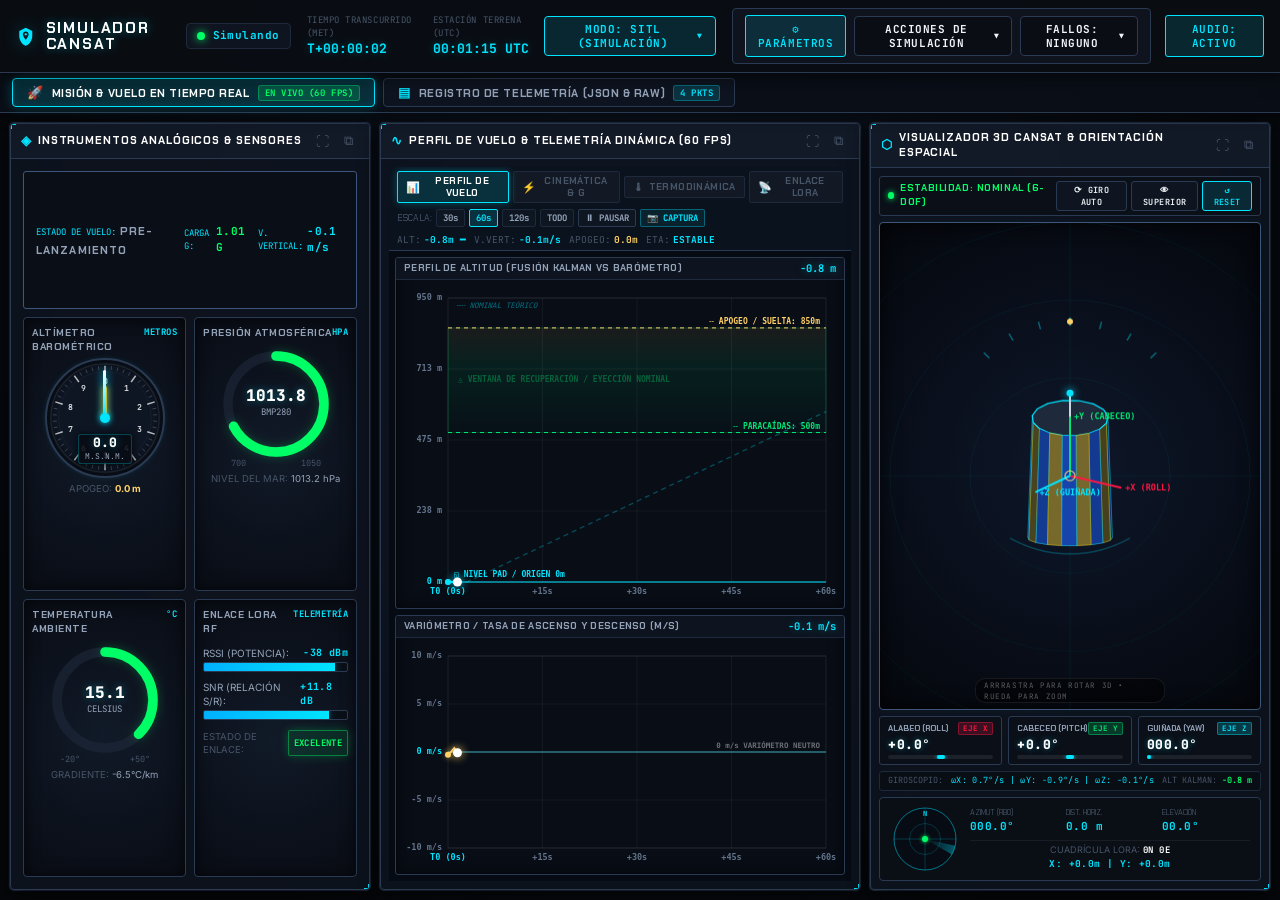
==== commit 444b2da6: "Organizacion en 2 pestanas: separacion del registro de telemetria a vista completa y optimizacion de" ====
--- a/index.html
+++ b/index.html
@@ -133,8 +133,22 @@
       </div>
     </header>
 
-    <!-- MAIN TACTICAL WORKSPACE (4-QUADRANT GRID) -->
-    <main class="tactical-workspace">
+    <!-- WORKSPACE TACTICAL TABS STRIP -->
+    <nav class="tactical-workspace-tabs" id="workspace-tabs-nav">
+      <button class="workspace-tab-btn active" data-tab="flight" id="tab-btn-flight" title="Visualización táctica de vuelo, instrumentos y perfiles">
+        <span class="tab-btn-icon">🚀</span>
+        <span class="tab-btn-text">MISIÓN & VUELO EN TIEMPO REAL</span>
+        <span class="tab-btn-pill live">EN VIVO (60 FPS)</span>
+      </button>
+      <button class="workspace-tab-btn" data-tab="telemetry" id="tab-btn-telemetry" title="Registro detallado de telemetría en bruto, filtrado y exportador">
+        <span class="tab-btn-icon">▤</span>
+        <span class="tab-btn-text">REGISTRO DE TELEMETRÍA (JSON & RAW)</span>
+        <span class="tab-btn-pill counter" id="tab-telemetry-badge">0 PKTS</span>
+      </button>
+    </nav>
+
+    <!-- TAB 1: FLIGHT & MISSION WORKSPACE -->
+    <main class="tactical-workspace" id="workspace-tab-flight">
 
       <!-- QUADRANT 1: ANALOG INSTRUMENTS CLUSTER -->
       <section class="tactical-panel panel-instruments" data-module-id="instruments">
@@ -187,7 +201,11 @@
         </div>
       </section>
 
-      <!-- QUADRANT 4: RAW TELEMETRY STREAM TABLE & EXPORTER -->
+    </main>
+
+    <!-- TAB 2: RAW TELEMETRY DATA & EXPORT WORKSPACE -->
+    <main class="tactical-workspace-telemetry" id="workspace-tab-telemetry" style="display: none;">
+      <!-- FULL VIEWPORT RAW TELEMETRY PANEL -->
       <section class="tactical-panel panel-raw-telemetry" data-module-id="raw_table">
         <div class="panel-header">
           <div class="panel-title">
@@ -203,7 +221,6 @@
           <!-- Populated by RawTableComponent -->
         </div>
       </section>
-
     </main>
 
   </div>
--- a/css/dashboard.css
+++ b/css/dashboard.css
@@ -272,18 +272,104 @@
 }
 
 /* ==========================================================================
-   Tactical Grid Layout
-   4-Quadrant / Modular Architecture
+   Tactical Workspace Tabs Strip & Layout
    ========================================================================== */
+.tactical-workspace-tabs {
+  display: flex;
+  align-items: center;
+  gap: 8px;
+  padding: 5px 12px;
+  background: rgba(10, 15, 24, 0.95);
+  border-bottom: 1px solid var(--border-tactical);
+  flex-shrink: 0;
+  box-shadow: 0 4px 12px rgba(0, 0, 0, 0.4);
+  z-index: 10;
+}
+
+.workspace-tab-btn {
+  display: inline-flex;
+  align-items: center;
+  gap: 8px;
+  padding: 5px 14px;
+  background: rgba(15, 23, 38, 0.6);
+  border: 1px solid var(--border-tactical);
+  border-radius: 4px;
+  color: var(--text-secondary);
+  font-family: var(--font-display);
+  font-size: 11px;
+  font-weight: 700;
+  letter-spacing: 0.05em;
+  text-transform: uppercase;
+  cursor: pointer;
+  transition: all 0.2s ease;
+  user-select: none;
+}
+
+.workspace-tab-btn:hover {
+  background: rgba(0, 229, 255, 0.08);
+  border-color: rgba(0, 229, 255, 0.35);
+  color: var(--text-highlight);
+}
+
+.workspace-tab-btn.active {
+  background: rgba(0, 229, 255, 0.15);
+  border-color: var(--c-cyan);
+  color: #fff;
+  box-shadow: 0 0 12px rgba(0, 229, 255, 0.25), inset 0 0 8px rgba(0, 229, 255, 0.1);
+}
+
+.workspace-tab-btn .tab-btn-icon {
+  font-size: 13px;
+  color: var(--c-cyan);
+}
+
+.workspace-tab-btn .tab-btn-pill {
+  padding: 1px 6px;
+  border-radius: 3px;
+  font-family: var(--font-mono);
+  font-size: 9px;
+  font-weight: 700;
+}
+
+.workspace-tab-btn .tab-btn-pill.live {
+  background: rgba(0, 230, 118, 0.2);
+  color: var(--c-nominal);
+  border: 1px solid rgba(0, 230, 118, 0.4);
+}
+
+.workspace-tab-btn .tab-btn-pill.counter {
+  background: rgba(0, 229, 255, 0.15);
+  color: var(--c-cyan);
+  border: 1px solid rgba(0, 229, 255, 0.3);
+}
+
 .tactical-workspace {
   flex: 1;
   display: grid;
   grid-template-columns: 360px 1fr 400px;
-  grid-template-rows: 1fr 260px;
+  grid-template-rows: 1fr;
   gap: 10px;
   padding: 10px;
   overflow: hidden;
-  height: calc(100vh - 54px);
+  height: calc(100vh - 92px);
+  box-sizing: border-box;
+}
+
+/* Tab 2: Full Viewport Raw Telemetry Workspace */
+.tactical-workspace-telemetry {
+  flex: 1;
+  display: flex;
+  flex-direction: column;
+  padding: 10px;
+  overflow: hidden;
+  height: calc(100vh - 92px);
+  box-sizing: border-box;
+}
+
+.tactical-workspace-telemetry .panel-raw-telemetry {
+  flex: 1;
+  width: 100%;
+  height: 100%;
 }
 
 /* Tactical Card Container */
@@ -432,12 +518,12 @@
 
 .panel-tactical-radar {
   grid-column: 3 / 4;
-  grid-row: 1 / 3;
+  grid-row: 1 / 2;
 }
 
 .panel-raw-telemetry {
-  grid-column: 1 / 3;
-  grid-row: 2 / 3;
+  width: 100%;
+  height: 100%;
 }
 
 /* If a panel is popped out */
@@ -472,7 +558,7 @@
   }
   .tactical-workspace {
     grid-template-columns: 480px 1fr 540px;
-    grid-template-rows: 1fr 340px;
+    grid-template-rows: 1fr;
     gap: 16px;
     padding: 16px;
   }
--- a/css/tactical_grid.css
+++ b/css/tactical_grid.css
@@ -504,6 +504,14 @@
 
 .chart-metric-pill .metric-val.warning {
   color: var(--c-warning);
+}
+
+.chart-metric-pill .metric-val.critical {
+  color: var(--c-critical);
+}
+
+.chart-metric-pill .metric-val.nominal {
+  color: var(--c-nominal);
 }
 
 /* Dual Canvas Grid Container */
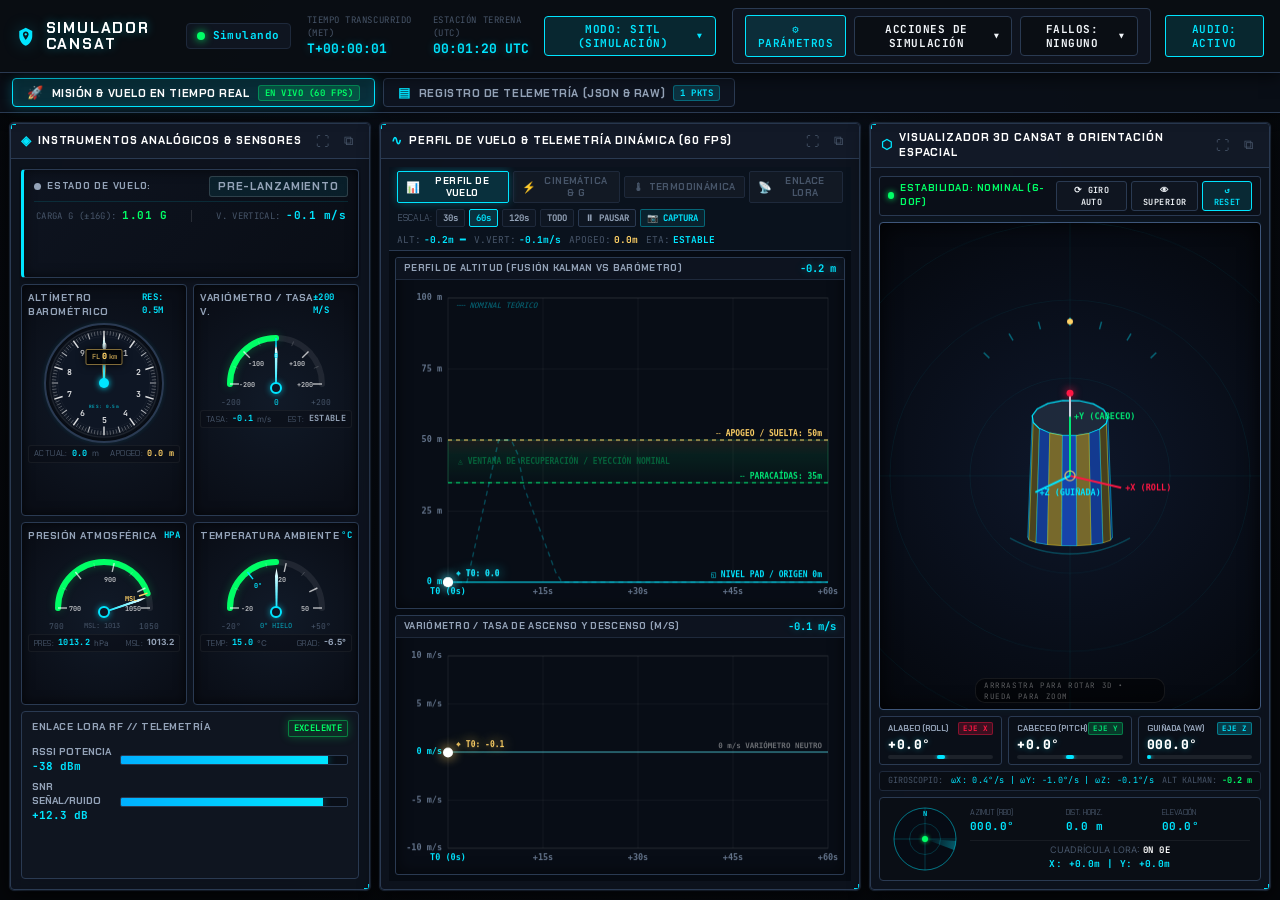
==== commit 609b5902: "feat: implementar protocolo oficial CanSat CSV 10 campos, presets 50m dron 500g 1Hz, altimetro 0.5m " ====
--- a/index.html
+++ b/index.html
@@ -258,8 +258,8 @@
         <!-- Quick Presets -->
         <div class="modal-presets-strip">
           <span style="font-size:10px; color:var(--text-muted); text-transform:uppercase; font-family:var(--font-display);">PRESETS RÁPIDOS:</span>
-          <button class="btn-tactical" id="preset-btn-standard" style="font-size:10px; padding:3px 8px;">Estándar (850m)</button>
-          <button class="btn-tactical" id="preset-btn-drone" style="font-size:10px; padding:3px 8px; color:var(--c-cyan); border-color:var(--border-focus);">🛸 Dron (500m / 5m/s)</button>
+          <button class="btn-tactical" id="preset-btn-drone" style="font-size:10px; padding:3px 8px; color:var(--c-cyan); border-color:var(--border-focus);">🛸 Dron Oficial (50m / 500g)</button>
+          <button class="btn-tactical" id="preset-btn-standard" style="font-size:10px; padding:3px 8px;">🚀 Cohete (850m)</button>
           <button class="btn-tactical" id="preset-btn-low" style="font-size:10px; padding:3px 8px;">Baja Altura (400m)</button>
           <button class="btn-tactical" id="preset-btn-windy" style="font-size:10px; padding:3px 8px;">Viento Fuerte (7m/s)</button>
           <button class="btn-tactical" id="preset-btn-high" style="font-size:10px; padding:3px 8px;">Gran Altitud (1200m)</button>
@@ -274,8 +274,8 @@
               <span class="unit">PERFIL FÍSICO</span>
             </label>
             <select id="cfg-launch-method" class="table-input">
-              <option value="ROCKET" selected>🚀 Cohete Sonda (Propulsión Balística ~4.5G)</option>
-              <option value="DRONE">🛸 Dron Multirrotor (Ascenso Controlado y Suelta)</option>
+              <option value="DRONE" selected>🛸 Dron Multirrotor (Ascenso Controlado y Suelta a 50m)</option>
+              <option value="ROCKET">🚀 Cohete Sonda (Propulsión Balística ~4.5G)</option>
             </select>
           </div>
 
@@ -303,7 +303,7 @@
               <span>Altitud de Suelta / Apogeo</span>
               <span class="unit">METROS</span>
             </label>
-            <input type="number" id="cfg-apogee" class="table-input" value="850" min="100" max="5000" step="50">
+            <input type="number" id="cfg-apogee" class="table-input" value="50" min="10" max="5000" step="5">
           </div>
 
           <!-- 2. Parachute Deployment Alt -->
@@ -312,7 +312,7 @@
               <span>Despliegue de Paracaídas</span>
               <span class="unit">METROS</span>
             </label>
-            <input type="number" id="cfg-chute-alt" class="table-input" value="500" min="50" max="3000" step="25">
+            <input type="number" id="cfg-chute-alt" class="table-input" value="35" min="5" max="3000" step="5">
           </div>
 
           <!-- 3. CanSat Mass -->
@@ -321,7 +321,7 @@
               <span>Masa del CanSat</span>
               <span class="unit">GRAMOS</span>
             </label>
-            <input type="number" id="cfg-mass" class="table-input" value="350" min="100" max="2000" step="10">
+            <input type="number" id="cfg-mass" class="table-input" value="500" min="50" max="2000" step="10">
           </div>
 
           <!-- 4. Wind Speed & Direction Header with GPS Action -->
@@ -362,8 +362,8 @@
               <span class="unit">Hz (PAQUETES/SEG)</span>
             </label>
             <select id="cfg-freq" class="table-input">
-              <option value="1">1 Hz (1 paquete / seg)</option>
-              <option value="2" selected>2 Hz (Estándar CanSat)</option>
+              <option value="1" selected>1 Hz (Mínimo Reglamentario - 1 pkt/s)</option>
+              <option value="2">2 Hz (Estándar CanSat)</option>
               <option value="4">4 Hz (Alta Tasa)</option>
               <option value="5">5 Hz (Máxima Frecuencia)</option>
             </select>
--- a/css/instruments.css
+++ b/css/instruments.css
@@ -7,10 +7,10 @@
   display: grid;
   grid-template-columns: 1fr 1fr;
   grid-template-rows: auto auto auto;
-  gap: 8px;
+  gap: 6px;
   height: 100%;
   overflow-y: auto;
-  padding: 4px;
+  padding: 2px;
 }
 
 /* Base Instrument Container */
@@ -18,12 +18,12 @@
   background: radial-gradient(circle at center, #111a28 0%, #0a0e17 85%);
   border: 1px solid var(--border-tactical);
   border-radius: 4px;
-  padding: 8px;
+  padding: 6px;
   display: flex;
   flex-direction: column;
   align-items: center;
   position: relative;
-  box-shadow: inset 0 0 15px rgba(0, 0, 0, 0.7);
+  box-shadow: inset 0 0 12px rgba(0, 0, 0, 0.7);
 }
 
 .gauge-title-badge {
@@ -94,7 +94,7 @@
   filter: drop-shadow(0 0 6px var(--c-critical-glow));
 }
 
-/* Circular Needle Variant (Altimeter / Barometer dial) */
+/* Circular Needle Variant (Altimeter dial) */
 .analog-dial {
   width: 120px;
   height: 120px;
@@ -109,13 +109,28 @@
   overflow: hidden;
 }
 
+.dial-face-svg {
+  position: absolute;
+  top: 0;
+  left: 0;
+  width: 100%;
+  height: 100%;
+  pointer-events: none;
+  z-index: 1;
+}
+
+.dial-overlay-svg {
+  z-index: 8;
+}
+
 .dial-center-pin {
+  position: absolute;
   width: 10px;
   height: 10px;
   border-radius: 50%;
   background: var(--c-cyan);
   box-shadow: 0 0 6px var(--c-cyan);
-  z-index: 5;
+  z-index: 9;
 }
 
 .dial-needle {
@@ -125,51 +140,216 @@
   width: 3px;
   height: 48px;
   background: linear-gradient(to top, var(--c-cyan), #ffffff);
-  border-radius: 2px 2px 0 0;
+  clip-path: polygon(50% 0%, 100% 18%, 75% 100%, 25% 100%, 0% 18%);
   transform-origin: 50% 100%;
   transform: rotate(0deg);
   transition: transform 0.2s cubic-bezier(0.2, 0.8, 0.2, 1);
-  box-shadow: 0 0 8px var(--c-cyan);
-  z-index: 4;
+  box-shadow: 0 0 6px var(--c-cyan);
+  z-index: 6;
 }
 
 .dial-needle.secondary {
-  height: 32px;
+  height: 36px;
   width: 4px;
   left: calc(50% - 2px);
-  background: var(--c-warning);
-  box-shadow: 0 0 6px var(--c-warning);
-  z-index: 3;
-}
-
-/* Central Numeric Readout */
-.gauge-readout {
-  position: absolute;
-  display: flex;
-  flex-direction: column;
-  align-items: center;
+  background: linear-gradient(to top, var(--c-warning), #fff);
+  clip-path: polygon(50% 0%, 100% 18%, 75% 100%, 25% 100%, 0% 18%);
+  box-shadow: 0 0 5px var(--c-warning);
+  z-index: 5;
+}
+
+/* Third Needle: 10,000m Ultra-Scale Pointer with Arrowhead */
+.dial-needle.tenk {
+  height: 46px;
+  width: 2px;
+  left: calc(50% - 1px);
+  background: #ffd166;
+  box-shadow: 0 0 6px rgba(255, 209, 102, 0.7);
+  z-index: 4;
+}
+
+.dial-needle.tenk::after {
+  content: '';
+  position: absolute;
+  top: -7px;
+  left: -3px;
+  width: 0;
+  height: 0;
+  border-left: 4px solid transparent;
+  border-right: 4px solid transparent;
+  border-bottom: 8px solid #ffd166;
+}
+
+/* Altimeter Mechanical Odometer Sub-Counter Window */
+.altimeter-k-window {
+  position: absolute;
+  top: 24px;
+  left: 50%;
+  transform: translateX(-50%);
+  background: rgba(4, 7, 12, 0.94);
+  border: 1px solid rgba(255, 209, 102, 0.5);
+  border-radius: 2px;
+  padding: 1px 5px;
+  display: flex;
+  align-items: center;
+  gap: 2px;
+  font-family: var(--font-mono);
+  font-size: 8.5px;
+  font-weight: 700;
+  color: #ffd166;
+  z-index: 10;
+  box-shadow: inset 0 0 5px rgba(0,0,0,0.9), 0 0 8px rgba(0, 0, 0, 0.85);
+  pointer-events: none;
+  white-space: nowrap;
+}
+
+.altimeter-k-window.active-high {
+  border-color: #ffd166;
+  color: #fff;
+  background: rgba(255, 209, 102, 0.15);
+  box-shadow: 0 0 10px rgba(255, 209, 102, 0.6), inset 0 0 5px rgba(0,0,0,0.9);
+}
+
+/* ==========================================================================
+   HALF-DIAL (MEDIO DIAL) TACTICAL INSTRUMENTS
+   ========================================================================== */
+.half-dial-wrap {
+  width: 120px;
+  height: 72px;
+  position: relative;
+  display: flex;
+  align-items: flex-end;
   justify-content: center;
-  text-align: center;
+  overflow: visible;
+  margin-top: 1px;
+}
+
+.half-dial-svg {
+  position: absolute;
+  top: 0;
+  left: 0;
+  width: 100%;
+  height: 100%;
+  overflow: visible;
   pointer-events: none;
-}
-
-/* Authentic Kollsman Sub-Window Style for Altimeter */
-.altimeter-readout {
-  bottom: 12px;
-  background: rgba(8, 12, 20, 0.88);
-  border: 1px solid rgba(0, 229, 255, 0.25);
+  z-index: 1;
+}
+
+.half-dial-overlay-svg {
+  position: absolute;
+  top: 0;
+  left: 0;
+  width: 100%;
+  height: 100%;
+  overflow: visible;
+  pointer-events: none;
+  z-index: 8;
+}
+
+.half-dial-track {
+  fill: none;
+  stroke: rgba(255, 255, 255, 0.08);
+  stroke-width: 6;
+  stroke-linecap: round;
+}
+
+.half-dial-val {
+  fill: none;
+  stroke: var(--c-cyan);
+  stroke-width: 6;
+  stroke-linecap: round;
+  stroke-dasharray: 144.5;
+  stroke-dashoffset: 72.2;
+  transition: stroke-dashoffset 0.25s cubic-bezier(0.1, 0.7, 0.1, 1), stroke 0.3s ease;
+  filter: drop-shadow(0 0 4px var(--c-cyan-glow));
+}
+
+.half-dial-val.nominal {
+  stroke: var(--c-nominal);
+  filter: drop-shadow(0 0 4px var(--c-nominal-glow));
+}
+
+.half-dial-val.warning {
+  stroke: var(--c-warning);
+  filter: drop-shadow(0 0 5px var(--c-warning-glow));
+}
+
+.half-dial-val.critical {
+  stroke: var(--c-critical);
+  filter: drop-shadow(0 0 6px var(--c-critical-glow));
+}
+
+.half-dial-needle {
+  position: absolute;
+  bottom: 8px;
+  left: calc(50% - 1.5px);
+  width: 3px;
+  height: 44px;
+  background: linear-gradient(to top, var(--c-cyan), #ffffff);
+  clip-path: polygon(50% 0%, 100% 18%, 75% 100%, 25% 100%, 0% 18%);
+  transform-origin: 50% 100%;
+  transform: rotate(0deg);
+  transition: transform 0.25s cubic-bezier(0.2, 0.8, 0.2, 1);
+  box-shadow: 0 0 5px var(--c-cyan);
+  z-index: 4;
+}
+
+.half-dial-needle.amber {
+  background: linear-gradient(to top, var(--c-warning), #ffffff);
+  box-shadow: 0 0 5px var(--c-warning);
+}
+
+.half-dial-hub {
+  position: absolute;
+  bottom: 2px;
+  left: calc(50% - 6px);
+  width: 12px;
+  height: 12px;
+  border-radius: 50%;
+  background: #0d1522;
+  border: 2px solid var(--c-cyan);
+  box-shadow: 0 0 6px rgba(0, 229, 255, 0.6);
+  z-index: 9;
+}
+
+.half-dial-limits {
+  display: flex;
+  justify-content: space-between;
+  width: 110px;
+  margin-top: 1px;
+  font-family: var(--font-mono);
+  font-size: 8px;
+  color: var(--text-muted);
+}
+
+/* Gauge Telemetry Footer Bar */
+.gauge-footer-bar {
+  display: flex;
+  align-items: center;
+  justify-content: space-between;
+  width: 100%;
+  margin-top: 2px;
+  padding: 2px 5px;
+  background: rgba(10, 14, 22, 0.6);
+  border: 1px solid rgba(255, 255, 255, 0.05);
   border-radius: 3px;
-  padding: 1px 6px;
-  box-shadow: 0 0 6px rgba(0, 0, 0, 0.8);
-  z-index: 6;
-}
-
-.altimeter-readout .readout-primary {
-  font-size: 13px;
-}
-
-.altimeter-readout .readout-sub {
+  font-size: 8.5px;
+  box-sizing: border-box;
+}
+
+.gauge-footer-val {
+  display: flex;
+  align-items: center;
+  gap: 4px;
+  white-space: nowrap;
+}
+
+.gauge-footer-label {
+  color: var(--text-muted);
+  font-family: var(--font-display);
   font-size: 8px;
+  letter-spacing: 0.05em;
+  text-transform: uppercase;
 }
 
 /* Range limits indicators at gauge arc bases */
@@ -268,32 +448,114 @@
   box-shadow: 0 0 8px rgba(255, 23, 68, 0.5);
 }
 
-/* Flight State Banner */
+/* Flight State Banner (HUD Mission & Dynamics Bar) */
 .flight-state-banner {
   grid-column: 1 / 3;
   width: 100%;
-  display: flex;
-  align-items: center;
-  justify-content: space-between;
-  background: rgba(10, 14, 23, 0.9);
-  border: 1px solid var(--border-bright);
-  border-radius: 3px;
-  padding: 6px 12px;
+  box-sizing: border-box;
+  display: flex;
+  flex-direction: column;
+  gap: 5px;
+  background: linear-gradient(135deg, rgba(14, 20, 32, 0.95) 0%, rgba(9, 13, 21, 0.98) 100%);
+  border: 1px solid var(--border-tactical);
+  border-left: 3px solid var(--c-cyan);
+  border-radius: 4px;
+  padding: 6px 10px;
+  box-shadow: inset 0 0 12px rgba(0, 0, 0, 0.6), 0 2px 6px rgba(0, 0, 0, 0.4);
+}
+
+.flight-state-primary {
+  display: flex;
+  align-items: center;
+  justify-content: space-between;
+  gap: 8px;
+  padding-bottom: 4px;
+  border-bottom: 1px solid rgba(0, 229, 255, 0.12);
+}
+
+.flight-state-label-wrap {
+  display: flex;
+  align-items: center;
+  gap: 6px;
+  white-space: nowrap;
+}
+
+.flight-beacon-indicator {
+  width: 7px;
+  height: 7px;
+  border-radius: 50%;
+  background: var(--c-cyan);
+  box-shadow: 0 0 8px var(--c-cyan);
+  animation: flight-beacon-pulse 2s infinite ease-in-out;
+  flex-shrink: 0;
+}
+
+@keyframes flight-beacon-pulse {
+  0%, 100% { opacity: 1; transform: scale(1); }
+  50% { opacity: 0.35; transform: scale(0.85); }
+}
+
+.flight-banner-label {
+  font-family: var(--font-display);
+  font-size: 9.5px;
+  font-weight: 700;
+  letter-spacing: 0.08em;
+  text-transform: uppercase;
+  color: var(--text-secondary);
+  white-space: nowrap;
 }
 
 .flight-phase-tag {
   font-family: var(--font-display);
   font-size: 11px;
   font-weight: 800;
-  letter-spacing: 0.1em;
+  letter-spacing: 0.08em;
   color: var(--c-cyan);
+  background: rgba(0, 229, 255, 0.08);
+  border: 1px solid rgba(0, 229, 255, 0.28);
+  padding: 2px 8px;
+  border-radius: 3px;
   text-transform: uppercase;
-}
-
+  white-space: nowrap;
+  transition: all 0.3s ease;
+}
+
+.flight-state-telemetry {
+  display: flex;
+  align-items: center;
+  justify-content: space-between;
+  gap: 8px;
+  padding: 1px 2px;
+}
+
+.flight-telemetry-cell,
 .descent-rate-indicator {
+  display: flex;
+  align-items: center;
+  gap: 6px;
+  white-space: nowrap;
+}
+
+.flight-sub-label {
+  font-family: var(--font-mono);
+  font-size: 9px;
+  color: var(--text-muted);
+  letter-spacing: 0.04em;
+  text-transform: uppercase;
+  white-space: nowrap;
+}
+
+.flight-stat-value {
   font-family: var(--font-mono);
   font-size: 11px;
-  display: flex;
-  align-items: center;
-  gap: 4px;
-}
+  font-weight: 700;
+  white-space: nowrap;
+}
+
+.flight-telemetry-separator {
+  width: 1px;
+  height: 12px;
+  background: rgba(255, 255, 255, 0.12);
+  flex-shrink: 0;
+}
+
--- a/css/tactical_grid.css
+++ b/css/tactical_grid.css
@@ -536,6 +536,8 @@
   position: relative;
   overflow: hidden;
   box-shadow: inset 0 0 15px rgba(0, 0, 0, 0.6);
+  min-height: 0;
+  min-width: 0;
 }
 
 .chart-box:hover {
@@ -573,8 +575,11 @@
 }
 
 .chart-canvas {
-  flex: 1;
-  width: 100%;
+  flex: 1 1 0;
+  width: 100%;
+  height: 100%;
+  min-height: 0;
+  min-width: 0;
   display: block;
   cursor: crosshair;
 }
